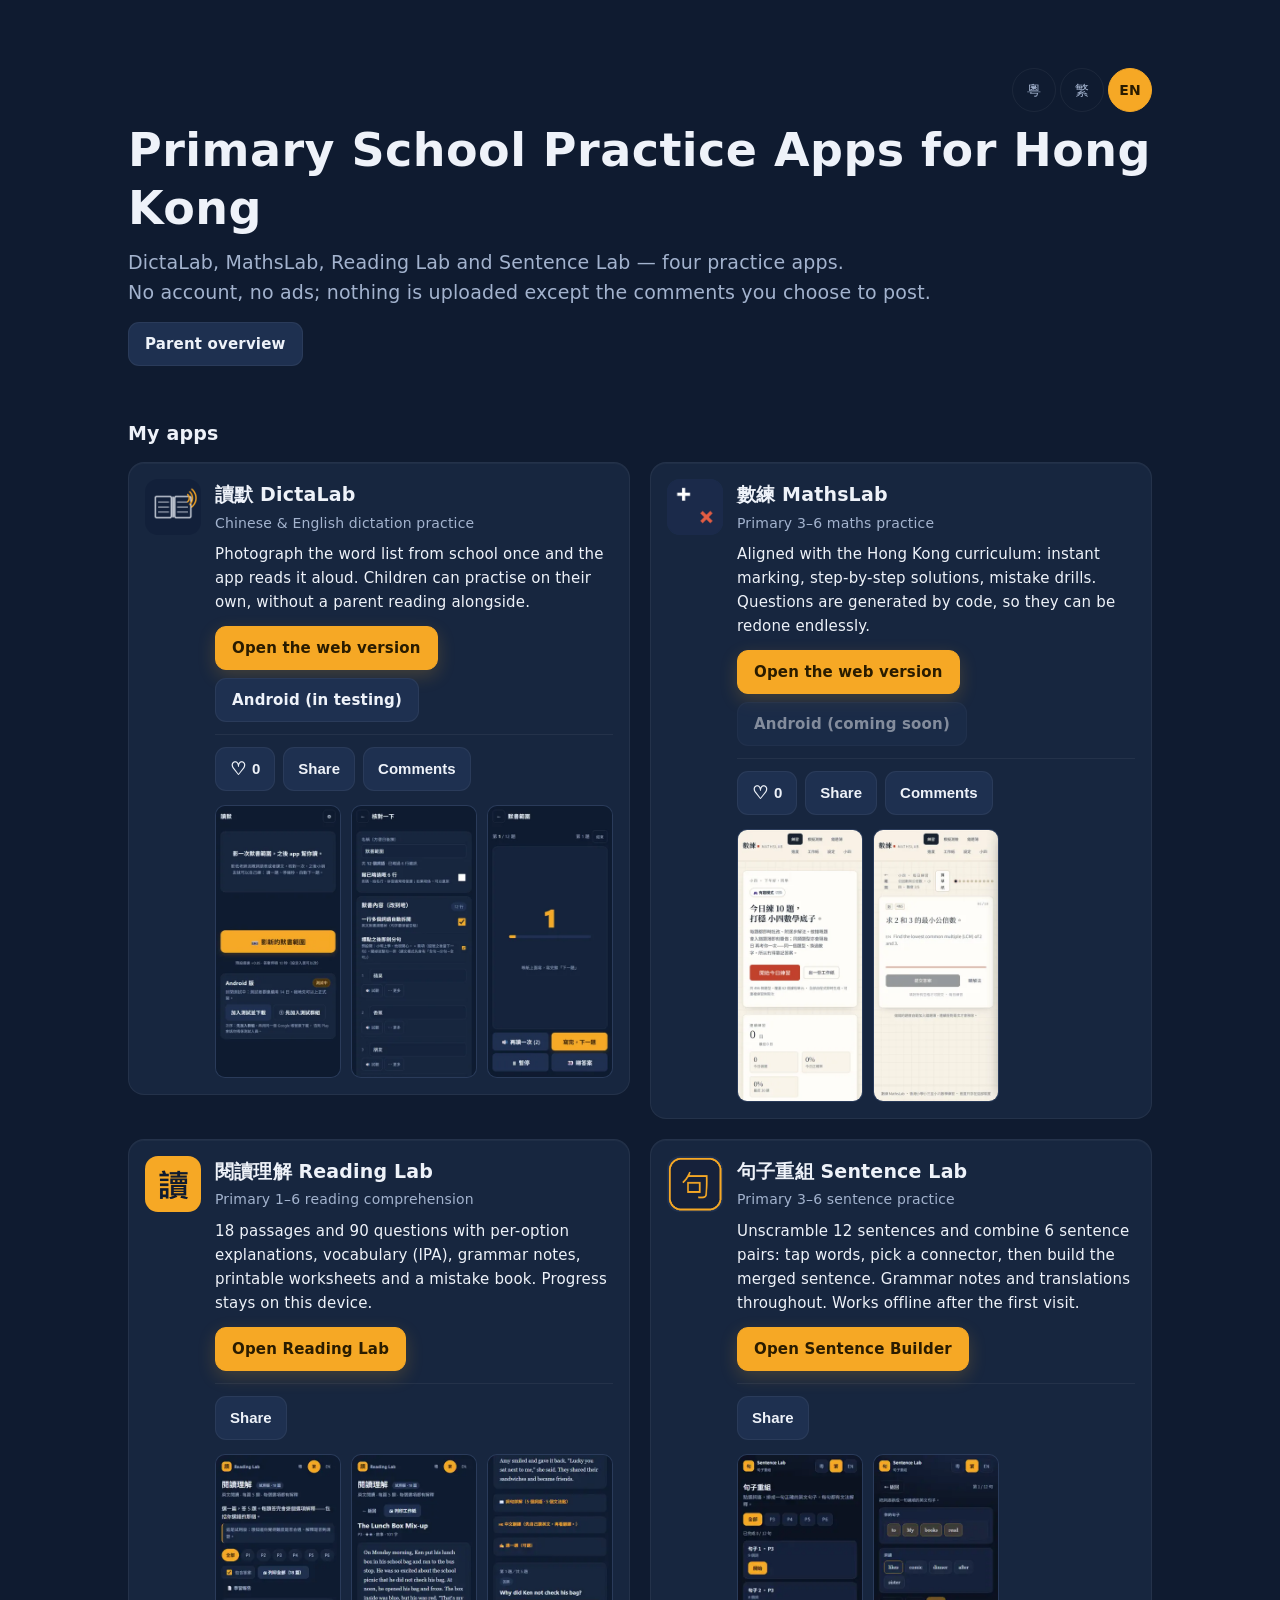
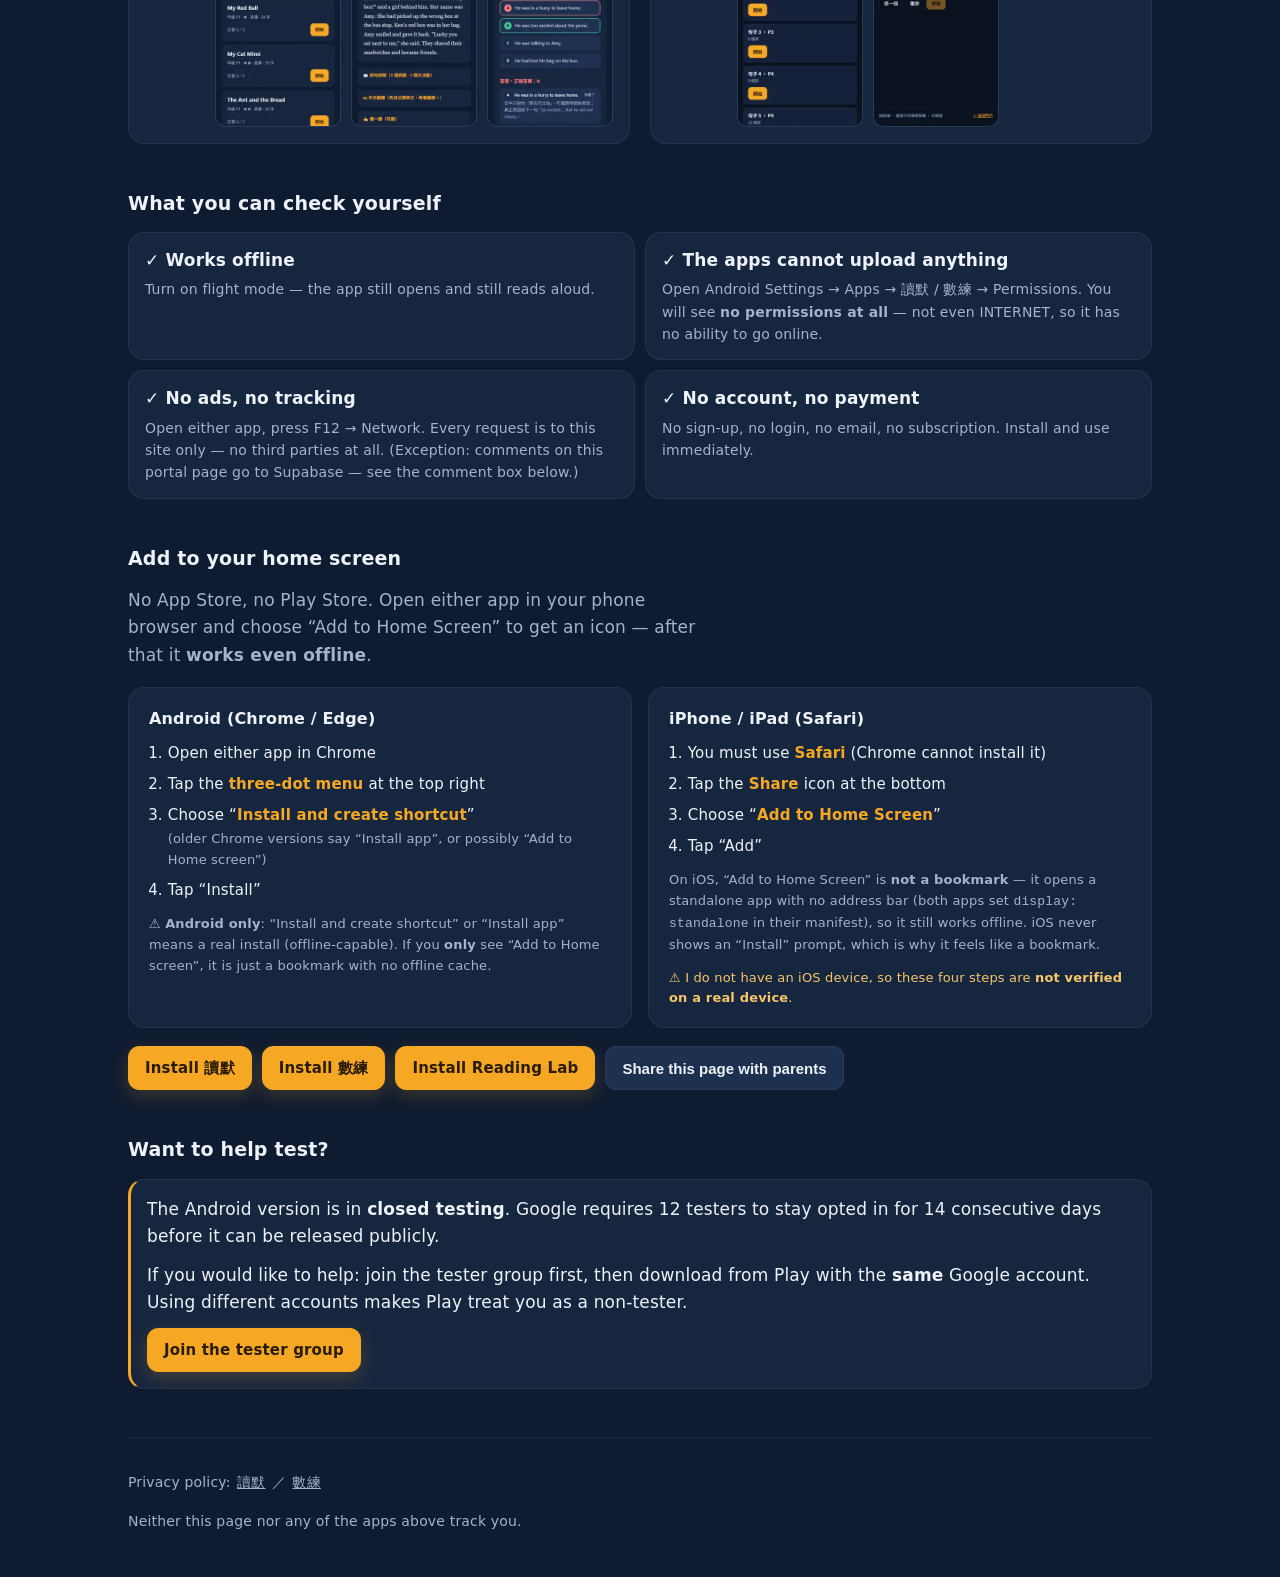
==== index.html @ 89f63093 "Update hub landing page" ====
<!doctype html>
<html lang="zh-Hant-HK" data-lang="zh">
  <head>
    <meta charset="utf-8" />
    <meta name="viewport" content="width=device-width, initial-scale=1" />
    <title>香港小學練習 App — 讀默 · 數練</title>
    <meta
      name="description"
      content="讀默（中英文默書）同數練（小學數學）—— 離線都用得，毋須帳號、沒有廣告、不會上傳你的資料。"
    />
    <link rel="icon" href="icons/dictalab.png" />
    <link rel="apple-touch-icon" href="icons/dictalab.png" />
    <link rel="stylesheet" href="hub.css" />

    <meta property="og:type" content="website" />
    <meta property="og:site_name" content="香港小學練習 App" />
    <meta property="og:title" content="香港小學練習 App — 讀默 · 數練" />
    <meta
      property="og:description"
      content="讀默（中英文默書）同數練（小學數學）—— 離線都用得，毋須帳號、沒有廣告、不會上傳你的資料。"
    />
    <meta property="og:url" content="https://seraphine55555.github.io/" />
    <meta property="og:image" content="https://seraphine55555.github.io/og.png" />
    <meta property="og:image:width" content="1200" />
    <meta property="og:image:height" content="630" />
    <meta property="og:locale" content="zh_HK" />
    <meta name="twitter:card" content="summary_large_image" />

    <!--
      語言：喺首次繪製之前就要決定，否則會見到「閃一下中文再變英文」。
      預設次序：localStorage → 瀏覽器語言（非中文就英文）→ 書面語。

      三語並存（2026-10-17 用戶決定）：
        粵 = 粵語（原本嘅文案，親切）
        繁 = 繁體書面語（正式，適合學校／老師看）
        en = English
      粵語保留係因為香港家長兩種都有人偏好，而代價只是字典多一欄。
    -->
    <script>
      (function () {
        'use strict';
        var ok = { yue: 1, zh: 1, en: 1 };
        var saved = null;
        try {
          saved = localStorage.getItem('hub/lang');
        } catch (e) {
          /* 私密模式可能 throw，唔緊要 */
        }
        var lang = ok[saved] ? saved : null;
        if (!lang) {
          var nav = (navigator.language || '').toLowerCase();
          lang = nav.indexOf('zh') === 0 ? 'zh' : nav ? 'en' : 'zh';
        }
        document.documentElement.setAttribute('data-lang', lang);
        document.documentElement.lang = lang === 'en' ? 'en' : lang === 'yue' ? 'zh-HK' : 'zh-Hant-HK';
      })();
    </script>
  </head>

  <body>
    <noscript>
      <div class="wrap" style="padding: 24px 16px">
        <h1>香港小學練習 App</h1>
        <p>讀默（中英文默書）、數練（小學數學）—— 離線亦可使用，毋須帳號、沒有廣告。</p>
        <p><a href="dictalab/">開啟讀默</a>　／　<a href="mathslab/">開啟數練</a></p>
        <p style="color: #a3b3ce; font-size: 0.875rem">
          你的瀏覽器停用了 JavaScript，所以只顯示基本內容。
        </p>
      </div>
    </noscript>

    <main class="wrap">
      <header class="hero">
        <div class="lang-switch" role="group" aria-label="語言 / Language">
          <button type="button" class="lang-btn" data-lang-btn="yue">粵</button>
          <button type="button" class="lang-btn" data-lang-btn="zh">繁</button>
          <button type="button" class="lang-btn" data-lang-btn="en">EN</button>
        </div>

        <h1 data-i18n="hero.title"></h1>
        <p class="lede">
          <span data-i18n-html="hero.lede1"></span><br />
          <span data-i18n-html="hero.lede2"></span>
        </p>
        <p class="hero-links">
          <a class="btn slim" href="parent/" data-i18n="hero.parent"></a>
        </p>
      </header>

      <h2 data-i18n="apps.h2"></h2>
      <section class="apps">
        <article class="app">
          <img src="icons/dictalab.png" alt="" width="56" height="56" />
          <div class="body">
            <h3>讀默 DictaLab</h3>
            <p class="tag" data-i18n="dl.tag"></p>
            <p class="desc" data-i18n-html="dl.desc"></p>
            <div class="actions">
              <a class="btn primary" href="dictalab/" data-i18n="dl.cta"></a>
              <a class="btn" href="https://groups.google.com/g/dictalab-testers" data-i18n="dl.android"></a>
            </div>
            <!-- 讚好／留言／分享（2026-10-18）。social.js 會按 social.config.js 決定顯示；
                 未配置（預設）⇒ 成塊 hidden，唔會出現壞掣。 -->
            <div class="social" data-app="dictalab" hidden>
              <div class="social-row">
                <button class="btn slim like" type="button" data-like aria-pressed="false">
                  <span class="heart" aria-hidden="true">♡</span>
                  <span class="like-count" data-like-count>0</span>
                  <span class="sr-only" data-i18n="social.like"></span>
                </button>
                <button class="btn slim" type="button" data-share data-i18n="social.share"></button>
                <button
                  class="btn slim"
                  type="button"
                  data-comments-toggle
                  aria-expanded="false"
                  aria-controls="comments-dictalab"
                >
                  <span data-i18n="social.comments"></span>
                  <span class="comment-count" data-comment-count hidden></span>
                </button>
              </div>
              <div class="comments" id="comments-dictalab" data-comments hidden>
                <ul class="comment-list" data-comment-list></ul>
                <p class="tiny muted" data-comments-empty data-i18n="social.empty" hidden></p>
                <form data-comment-form>
                  <label class="sr-only" for="comment-input-dictalab" data-i18n="social.formLabel"></label>
                  <textarea
                    id="comment-input-dictalab"
                    data-comment-input
                    maxlength="300"
                    rows="2"
                    data-i18n-placeholder="social.placeholder"
                    data-i18n-aria="social.formLabel"
                  ></textarea>
                  <div class="social-row">
                    <button class="btn primary" type="submit" data-comment-send data-i18n="social.send"></button>
                    <span class="tiny" role="status" data-comment-status></span>
                  </div>
                </form>
                <p class="tiny muted" data-i18n-html="social.privacy"></p>
              </div>
            </div>
            <!-- 截圖：真瀏覽器影（tools/make-hub-shots.py），280 闊 WebP。
                 loading="lazy" 一定要有，唔係 6 張圖會拖慢首屏。 -->
            <div class="shots">
              <img
                src="shots/dictalab-1-home.webp"
                data-i18n-alt="dl.shot1"
                width="280"
                height="612"
                loading="lazy"
                decoding="async"
              />
              <img
                src="shots/dictalab-2-proofread.webp"
                data-i18n-alt="dl.shot2"
                width="280"
                height="612"
                loading="lazy"
                decoding="async"
              />
              <img
                src="shots/dictalab-4-dictate.webp"
                data-i18n-alt="dl.shot3"
                width="280"
                height="612"
                loading="lazy"
                decoding="async"
              />
            </div>
          </div>
        </article>

        <article class="app">
          <img src="icons/mathslab.png" alt="" width="56" height="56" />
          <div class="body">
            <h3>數練 MathsLab</h3>
            <p class="tag" data-i18n="ml.tag"></p>
            <p class="desc" data-i18n-html="ml.desc"></p>
            <div class="actions">
              <a class="btn primary" href="mathslab/" data-i18n="ml.cta"></a>
              <span class="btn" aria-disabled="true" data-i18n="ml.android"></span>
            </div>
            <div class="social" data-app="mathslab" hidden>
              <div class="social-row">
                <button class="btn slim like" type="button" data-like aria-pressed="false">
                  <span class="heart" aria-hidden="true">♡</span>
                  <span class="like-count" data-like-count>0</span>
                  <span class="sr-only" data-i18n="social.like"></span>
                </button>
                <button class="btn slim" type="button" data-share data-i18n="social.share"></button>
                <button
                  class="btn slim"
                  type="button"
                  data-comments-toggle
                  aria-expanded="false"
                  aria-controls="comments-mathslab"
                >
                  <span data-i18n="social.comments"></span>
                  <span class="comment-count" data-comment-count hidden></span>
                </button>
              </div>
              <div class="comments" id="comments-mathslab" data-comments hidden>
                <ul class="comment-list" data-comment-list></ul>
                <p class="tiny muted" data-comments-empty data-i18n="social.empty" hidden></p>
                <form data-comment-form>
                  <label class="sr-only" for="comment-input-mathslab" data-i18n="social.formLabel"></label>
                  <textarea
                    id="comment-input-mathslab"
                    data-comment-input
                    maxlength="300"
                    rows="2"
                    data-i18n-placeholder="social.placeholder"
                    data-i18n-aria="social.formLabel"
                  ></textarea>
                  <div class="social-row">
                    <button class="btn primary" type="submit" data-comment-send data-i18n="social.send"></button>
                    <span class="tiny" role="status" data-comment-status></span>
                  </div>
                </form>
                <p class="tiny muted" data-i18n-html="social.privacy"></p>
              </div>
            </div>
            <div class="shots">
              <img
                src="shots/mathslab-1-home.webp"
                data-i18n-alt="ml.shot1"
                width="280"
                height="612"
                loading="lazy"
                decoding="async"
              />
              <img
                src="shots/mathslab-2-practice.webp"
                data-i18n-alt="ml.shot2"
                width="280"
                height="612"
                loading="lazy"
                decoding="async"
              />
            </div>
          </div>
        </article>
        <article class="app">
          <img src="icons/reading.png" alt="" width="56" height="56" />
          <div class="body">
            <h3>閱讀理解 Reading Lab</h3>
            <p class="tag" data-i18n="rd.tag"></p>
            <p class="desc" data-i18n-html="rd.desc"></p>
            <div class="actions">
              <a class="btn primary" href="reading/" data-i18n="rd.cta"></a>
            </div>
            <div class="social" data-app="reading" hidden>
              <div class="social-row">
                <button class="btn slim like" type="button" data-like aria-pressed="false" hidden>
                  <span class="heart" aria-hidden="true">♡</span>
                  <span class="like-count" data-like-count>0</span>
                  <span class="sr-only" data-i18n="social.like"></span>
                </button>
                <button class="btn slim" type="button" data-share data-i18n="social.share"></button>
                <button
                  class="btn slim"
                  type="button"
                  data-comments-toggle
                  aria-expanded="false"
                  aria-controls="comments-reading"
                  hidden
                >
                  <span data-i18n="social.comments"></span>
                  <span class="comment-count" data-comment-count hidden></span>
                </button>
              </div>
              <div class="comments" id="comments-reading" data-comments hidden>
                <ul class="comment-list" data-comment-list></ul>
                <p class="tiny muted" data-comments-empty data-i18n="social.empty" hidden></p>
                <form data-comment-form>
                  <label class="sr-only" for="comment-input-reading" data-i18n="social.formLabel"></label>
                  <textarea
                    id="comment-input-reading"
                    data-comment-input
                    maxlength="300"
                    rows="2"
                    data-i18n-placeholder="social.placeholder"
                    data-i18n-aria="social.formLabel"
                  ></textarea>
                  <div class="social-row">
                    <button class="btn primary" type="submit" data-comment-send data-i18n="social.send"></button>
                    <span class="tiny" role="status" data-comment-status></span>
                  </div>
                </form>
                <p class="tiny muted" data-i18n-html="social.privacy"></p>
              </div>
            </div>
            <div class="shots">
              <img
                src="shots/reading-1-home.webp"
                data-i18n-alt="rd.shot1"
                width="280"
                height="612"
                loading="lazy"
                decoding="async"
              />
              <img
                src="shots/reading-2-passage.webp"
                data-i18n-alt="rd.shot2"
                width="280"
                height="612"
                loading="lazy"
                decoding="async"
              />
              <img
                src="shots/reading-3-question.webp"
                data-i18n-alt="rd.shot3"
                width="280"
                height="612"
                loading="lazy"
                decoding="async"
              />
            </div>
          </div>
        </article>

        <article class="app">
          <img src="icons/sentence.png" alt="" width="56" height="56" />
          <div class="body">
            <h3>句子重組 Sentence Lab</h3>
            <p class="tag" data-i18n="sg.tag"></p>
            <p class="desc" data-i18n-html="sg.desc"></p>
            <div class="actions">
              <a class="btn primary" href="sentence/" data-i18n="sg.cta"></a>
            </div>
            <div class="social" data-app="sentence" hidden>
              <div class="social-row">
                <button class="btn slim like" type="button" data-like aria-pressed="false" hidden>
                  <span class="heart" aria-hidden="true">♡</span>
                  <span class="like-count" data-like-count>0</span>
                  <span class="sr-only" data-i18n="social.like"></span>
                </button>
                <button class="btn slim" type="button" data-share data-i18n="social.share"></button>
                <button
                  class="btn slim"
                  type="button"
                  data-comments-toggle
                  aria-expanded="false"
                  aria-controls="comments-sentence"
                  hidden
                >
                  <span data-i18n="social.comments"></span>
                  <span class="comment-count" data-comment-count hidden></span>
                </button>
              </div>
              <div class="comments" id="comments-sentence" data-comments hidden>
                <ul class="comment-list" data-comment-list></ul>
                <p class="tiny muted" data-comments-empty data-i18n="social.empty" hidden></p>
                <form data-comment-form>
                  <label class="sr-only" for="comment-input-sentence" data-i18n="social.formLabel"></label>
                  <textarea
                    id="comment-input-sentence"
                    data-comment-input
                    maxlength="300"
                    rows="2"
                    data-i18n-placeholder="social.placeholder"
                    data-i18n-aria="social.formLabel"
                  ></textarea>
                  <div class="social-row">
                    <button class="btn primary" type="submit" data-comment-send data-i18n="social.send"></button>
                    <span class="tiny" role="status" data-comment-status></span>
                  </div>
                </form>
                <p class="tiny muted" data-i18n-html="social.privacy"></p>
              </div>
            </div>
            <div class="shots">
              <img
                src="shots/sentence-1-home.webp"
                data-i18n-alt="sg.shot1"
                width="280"
                height="612"
                loading="lazy"
                decoding="async"
              />
              <img
                src="shots/sentence-2-play.webp"
                data-i18n-alt="sg.shot2"
                width="280"
                height="612"
                loading="lazy"
                decoding="async"
              />
            </div>
          </div>
        </article>
      </section>

      <h2 data-i18n="claims.h2"></h2>
      <ul class="claims">
        <li>
          <span class="claim"><span class="tick">✓</span> <span data-i18n="claims.1.claim"></span></span>
          <span class="check" data-i18n-html="claims.1.check"></span>
        </li>
        <li>
          <span class="claim"><span class="tick">✓</span> <span data-i18n="claims.2.claim"></span></span>
          <span class="check" data-i18n-html="claims.2.check"></span>
        </li>
        <li>
          <span class="claim"><span class="tick">✓</span> <span data-i18n="claims.3.claim"></span></span>
          <span class="check" data-i18n-html="claims.3.check"></span>
        </li>
        <li>
          <span class="claim"><span class="tick">✓</span> <span data-i18n="claims.4.claim"></span></span>
          <span class="check" data-i18n-html="claims.4.check"></span>
        </li>
      </ul>

      <h2 data-i18n="install.h2"></h2>
      <!--
        為何要呢一節（2026-10-17）：
        用戶唔搞 Google Play，所以 PWA 就係唯一發行渠道。但家長打開呢頁只見到
        一個網頁，唔知可以「安裝」，更加唔知裝完之後**離線都用得** —— 而離線
        正正係最大賣點。冇人教，就等於冇呢個功能。

        已安裝（display-mode: standalone）時，由下面 script 把 data-installed 設成 1，
        CSS 會收埋步驟、改為顯示「你已經裝咗」。
      -->
      <section class="install" id="install" data-installed="0">
        <p class="install-lede" data-i18n-html="install.lede"></p>

        <div class="install-grid">
          <div class="install-card">
            <h3 data-i18n="install.android.h3"></h3>
            <ol class="install-steps">
              <li data-i18n-html="install.android.s1"></li>
              <li data-i18n-html="install.android.s2"></li>
              <li data-i18n-html="install.android.s3"></li>
              <li data-i18n-html="install.android.s4"></li>
            </ol>
            <p class="install-note" data-i18n-html="install.android.note"></p>
          </div>

          <div class="install-card">
            <h3 data-i18n="install.ios.h3"></h3>
            <ol class="install-steps">
              <li data-i18n-html="install.ios.s1"></li>
              <li data-i18n-html="install.ios.s2"></li>
              <li data-i18n-html="install.ios.s3"></li>
              <li data-i18n-html="install.ios.s4"></li>
            </ol>
            <p class="install-note" data-i18n-html="install.ios.note"></p>
            <p class="install-note install-note--unverified" data-i18n-html="install.ios.unverified"></p>
          </div>
        </div>

        <div class="install-actions">
          <a class="btn primary" href="dictalab/" data-i18n="install.cta.dictalab"></a>
          <a class="btn primary" href="mathslab/" data-i18n="install.cta.mathslab"></a>
          <a class="btn primary" href="reading/" data-i18n="install.cta.reading"></a>
          <button class="btn" id="share-hub" type="button" data-i18n="install.share"></button>
        </div>

        <p class="install-done" hidden data-i18n-html="install.done"></p>
      </section>

      <h2 data-i18n="recruit.h2"></h2>
      <div class="recruit">
        <p data-i18n-html="recruit.p1"></p>
        <p data-i18n-html="recruit.p2"></p>
        <div class="actions">
          <a class="btn primary" href="https://groups.google.com/g/dictalab-testers" data-i18n="recruit.cta"></a>
        </div>
      </div>

      <footer>
        <p>
          <span data-i18n="footer.privacy"></span
          ><a href="https://seraphine55555.github.io/dictalab-privacy/" data-i18n="footer.dl"></a> ／
          <a href="privacy/mathslab/" data-i18n="footer.ml"></a>
        </p>
        <p data-i18n-html="footer.tracking"></p>
      </footer>
    </main>

    <!-- 讚好／留言：Supabase 公開 anon key（RLS 保護）放喺 social.config.js。
         留空 = 功能關閉（social 區塊 hidden）。設定步驟：docs/social-setup.md -->
    <script src="social.config.js"></script>
    <script src="social.js"></script>

    <script>
      (function () {
        'use strict';

        /* ------------------------------------------------------------------ *
         * 字典：每個 key 有 [粵語, 書面語, English]
         *
         * 為何三語：香港家長兩種中文都有人偏好 —— 粵語親切，書面語正式
         * （適合學校／老師看）。代價只是字典多一欄。
         *
         * ⚠️ 新增字串一定要三欄齊，否則切換語言會漏字。
         *    有守衛（web-check）會逐個 key 對三語。
         * ------------------------------------------------------------------ */
        var DICT = {
          'hero.title': [
            '香港小學練習 App',
            '香港小學練習 App',
            'Primary School Practice Apps for Hong Kong',
          ],
          'hero.lede1': [
            '讀默、數練、閱讀理解、句子重組 —— 四個練習 app。',
            '讀默、數練、閱讀理解、句子重組 —— 四個練習應用程式。',
            'DictaLab, MathsLab, Reading Lab and Sentence Lab — four practice apps.',
          ],
          'hero.parent': ['家長總覽', '家長總覽', 'Parent overview'],
          'hero.lede2': [
            '冇帳號、冇廣告；除咗你自願寫嘅留言，唔會上傳任何資料。',
            '毋須帳號、沒有廣告；除了你自願留下的留言，不會上傳任何資料。',
            'No account, no ads; nothing is uploaded except the comments you choose to post.',
          ],

          'apps.h2': ['我嘅 app', '我的應用程式', 'My apps'],

          /* ---- 讚好／留言（2026-10-18）：只喺門戶頁，資料存 Supabase ---- */
          'social.like': ['讚好', '讚好', 'Like'],
          'social.liked': ['已讚好', '已讚好', 'Liked'],
          'social.share': ['分享', '分享', 'Share'],
          'social.comments': ['留言', '留言', 'Comments'],
          'social.empty': [
            '仲未有留言，可以寫第一句。',
            '暫無留言，歡迎寫下第一句。',
            'No comments yet — be the first.',
          ],
          'social.placeholder': [
            '寫低你嘅想法（最多 300 字，唔使登入）',
            '寫下你的想法（最多 300 字，毋須登入）',
            'Share your thoughts (up to 300 characters, no login needed)',
          ],
          'social.formLabel': ['留言內容', '留言內容', 'Comment'],
          'social.send': ['送出', '送出', 'Send'],
          'social.privacy': [
            '留言會<b>匿名</b>傳去 Supabase，其他人看到；唔需要帳號。呢個係門戶網站，兩個 app 本身仍然完全離線。',
            '留言會<b>匿名</b>傳送至 Supabase，其他人可見；毋須帳號。此為門戶網站，兩個應用程式本身仍然完全離線。',
            'Comments are posted <b>anonymously</b> to Supabase and visible to others; no account needed. This is the portal site — the two apps themselves stay fully offline.',
          ],
          'social.anonymous': ['匿名', '匿名', 'Anonymous'],
          'social.loading': ['載入中…', '載入中…', 'Loading…'],
          'social.sent': ['已送出，多謝！', '已送出，謝謝！', 'Sent — thank you!'],
          'social.fail': [
            '送唔出，請遲啲再試。',
            '送出失敗，請稍後再試。',
            'Could not send — please try again later.',
          ],
          'social.likeFail': ['讚好失敗，請遲啲再試。', '讚好失敗，請稍後再試。', 'Could not like — please try again later.'],
          'social.shareCopied': ['已複製連結', '已複製連結', 'Link copied'],
          'social.shareFail': ['分享唔到', '分享失敗', 'Could not share'],
          'social.disabled': ['留言功能未啟用', '留言功能未啟用', 'Comments are not enabled yet'],
          'social.likeAria': ['讚好（{n} 個）', '讚好（{n} 個）', 'Like ({n})'],

          'dl.tag': ['中文 · 英文默書練習', '中文 · 英文默書練習', 'Chinese & English dictation practice'],
          'dl.desc': [
            '影一次老師派嘅詞語表，app 幫你讀。小朋友可以自己練，唔使家長一直陪住讀。',
            '拍攝一次老師派發的詞語表，應用程式會代為朗讀。小朋友可自行練習，毋須家長一直陪伴朗讀。',
            'Photograph the word list from school once and the app reads it aloud. Children can practise on their own, without a parent reading alongside.',
          ],
          'dl.cta': ['直接開網頁版', '直接開啟網頁版', 'Open the web version'],
          'dl.android': ['Android 版（測試中）', 'Android 版本（測試中）', 'Android (in testing)'],
          'dl.shot1': [
            '讀默主頁：列出默書範圍，一撳就開始',
            '讀默主頁：列出默書範圍，一點即開始',
            '讀默 home screen: your dictation lists, one tap to start',
          ],
          'dl.shot2': [
            '核對頁：OCR 認出嘅詞語，自動略過頁碼同姓名行',
            '核對頁：OCR 辨識出的詞語，自動略過頁碼與姓名行',
            'Proofread screen: recognised words, with page numbers and name lines skipped automatically',
          ],
          'dl.shot3': [
            '默書畫面：逐題朗讀，有倒數同進度',
            '默書畫面：逐題朗讀，有倒數與進度',
            'Dictation screen: word-by-word reading with countdown and progress',
          ],

          'ml.tag': [
            '小學 3–6 年級數學練習',
            '小學 3–6 年級數學練習',
            'Primary 3–6 maths practice',
          ],
          'ml.desc': [
            '跟香港課程編排：即時批改、逐步解法、錯題重練。題目由程式生成，可以無限重做。',
            '依據香港課程編排：即時批改、逐步解法、錯題重練。題目由程式生成，可無限次重做。',
            'Aligned with the Hong Kong curriculum: instant marking, step-by-step solutions, mistake drills. Questions are generated by code, so they can be redone endlessly.',
          ],
          'ml.cta': ['直接開網頁版', '直接開啟網頁版', 'Open the web version'],
          'ml.android': ['Android 版未上架', 'Android 版本尚未上架', 'Android (coming soon)'],
          'ml.shot1': [
            '數練主頁：每日練習、進度同錯誤率',
            '數練主頁：每日練習、進度與錯誤率',
            '數練 home screen: daily practice, progress and error rate',
          ],
          'ml.shot2': [
            '數練練習畫面：數學題、圖示同四個選項',
            '數練練習畫面：數學題、圖示與四個選項',
            '數練 practice screen: a maths question, a diagram and four options',
          ],
          'rd.tag': [
            '小學 1–6 年級閱讀理解',
            '小學 1–6 年級閱讀理解',
            'Primary 1–6 reading comprehension',
          ],
          'rd.desc': [
            '18 篇短文、90 題，每題逐個選項解釋；有生字（IPA）、文法點、工作紙同錯題本列印。進度同錯題只存喺呢部機。',
            '18 篇短文、90 題，每題逐個選項解釋；有生字（IPA）、文法點、工作紙與錯題本列印。進度與錯題只存在這台裝置。',
            '18 passages and 90 questions with per-option explanations, vocabulary (IPA), grammar notes, printable worksheets and a mistake book. Progress stays on this device.',
          ],
          'rd.cta': ['開啟閱讀理解', '開啟閱讀理解', 'Open Reading Lab'],
          'rd.shot1': [
            '閱讀理解主頁：年級篩選同 18 篇短文',
            '閱讀理解主頁：年級篩選與 18 篇短文',
            'Reading Lab home: grade filter and 18 passages',
          ],
          'rd.shot2': [
            '閱讀理解文章頁：短文、詞句詳解同中文翻譯',
            '閱讀理解文章頁：短文、詞句詳解與中文翻譯',
            'Reading Lab passage page: the text, vocabulary notes and Chinese translation',
          ],
          'rd.shot3': [
            '閱讀理解答題頁：題目、四個選項同答錯後嘅解釋',
            '閱讀理解答題頁：題目、四個選項與答錯後的解釋',
            'Reading Lab question page: the question, four options and the explanation after a wrong answer',
          ],
          'sg.tag': [
            '小學 3–6 年級英文句子練習',
            '小學 3–6 年級英文句子練習',
            'Primary 3–6 sentence practice',
          ],
          'sg.desc': [
            '重組句子（12 句）＋合併句子（6 題）：點詞語排句、揀連接詞再合併；每題有文法提示同全句翻譯。首次載入後可離線使用。',
            '重組句子（12 句）＋合併句子（6 題）：點詞語排句、選連接詞再合併；每題有文法提示與全句翻譯。首次載入後可離線使用。',
            'Unscramble 12 sentences and combine 6 sentence pairs: tap words, pick a connector, then build the merged sentence. Grammar notes and translations throughout. Works offline after the first visit.',
          ],
          'sg.cta': ['開啟句子重組', '開啟句子重組', 'Open Sentence Builder'],
          'sg.shot1': [
            '句子重組主頁：年級篩選同 12 句',
            '句子重組主頁：年級篩選與 12 句',
            'Sentence Lab home: grade filter and 12 sentences',
          ],
          'sg.shot2': [
            '句子重組作答畫面：點選詞語排句',
            '句子重組作答畫面：點選詞語排句',
            'Sentence Lab practice screen: tapping words to build a sentence',
          ],

          'claims.h2': ['你可以自己驗證嘅事', '你可以自行驗證的事', 'What you can check yourself'],
          'claims.1.claim': ['離線都用得', '離線亦可使用', 'Works offline'],
          'claims.1.check': [
            '開飛行模式，app 照樣開得到、照樣讀得到。',
            '開啟飛行模式，應用程式仍可開啟、仍可朗讀。',
            'Turn on flight mode — the app still opens and still reads aloud.',
          ],
          'claims.2.claim': [
            '兩個 app 都冇能力上傳任何嘢',
            '兩個應用程式都沒有上傳任何資料的能力',
            'The apps cannot upload anything',
          ],
          'claims.2.check': [
            '去 Android「設定 → 應用程式 → 讀默 / 數練 → 權限」，你會見到<b>冇任何權限</b> —— 連 INTERNET 都冇申請，即係佢根本冇能力上網。',
            '前往 Android「設定 → 應用程式 → 讀默 / 數練 → 權限」，你會見到<b>沒有任何權限</b> —— 連 INTERNET 也沒有申請，即代表它根本沒有上網能力。',
            'Open Android Settings → Apps → 讀默 / 數練 → Permissions. You will see <b>no permissions at all</b> — not even INTERNET, so it has no ability to go online.',
          ],
          'claims.3.claim': ['冇廣告、冇追蹤', '沒有廣告、沒有追蹤', 'No ads, no tracking'],
          'claims.3.check': [
            '開任何一個 app，按 F12 → Network，全程只有本站請求，冇任何第三方。（門戶頁嘅留言功能除外：留言會傳去 Supabase，見下方留言區。）',
            '開啟任何一個應用程式，按 F12 → Network，全程只有本站請求，沒有任何第三方。（門戶頁的留言功能除外：留言會傳送至 Supabase，見下方留言區。）',
            'Open either app, press F12 → Network. Every request is to this site only — no third parties at all. (Exception: comments on this portal page go to Supabase — see the comment box below.)',
          ],
          'claims.4.claim': ['唔使帳號、唔使畀錢', '毋須帳號、毋須付費', 'No account, no payment'],
          'claims.4.check': [
            '冇註冊、冇登入、冇電郵、冇訂閱。裝完即刻用。',
            '沒有註冊、沒有登入、沒有電郵、沒有訂閱。安裝後即可使用。',
            'No sign-up, no login, no email, no subscription. Install and use immediately.',
          ],

          'install.h2': ['裝落手機主畫面', '安裝至手機主畫面', 'Add to your home screen'],
          'install.lede': [
            '唔使 App Store、唔使 Play Store。喺手機瀏覽器打開下面任何一個 app，再「加入主畫面」，就會有個 icon；之後<b>斷網都用得</b>。',
            '毋須 App Store、毋須 Play Store。在手機瀏覽器開啟下方任何一個應用程式，再選擇「加入主畫面」，便會產生圖示；之後<b>斷網亦可使用</b>。',
            'No App Store, no Play Store. Open either app in your phone browser and choose “Add to Home Screen” to get an icon — after that it <b>works even offline</b>.',
          ],
          'install.android.h3': ['Android（Chrome / Edge）', 'Android（Chrome / Edge）', 'Android (Chrome / Edge)'],
          'install.android.s1': [
            '用 Chrome 打開下面其中一個 app',
            '使用 Chrome 開啟下方任何一個應用程式',
            'Open either app in Chrome',
          ],
          'install.android.s2': ['撳右上角嘅<b>三點選單</b>', '點選右上角的<b>三點選單</b>', 'Tap the <b>three-dot menu</b> at the top right'],
          'install.android.s3': [
            '揀「<b>安裝並建立捷徑</b>」<span class="install-alt">（舊版 Chrome 叫「安裝應用程式」，亦可能寫「加到主畫面」）</span>',
            '選擇「<b>安裝並建立捷徑</b>」<span class="install-alt">（舊版 Chrome 稱為「安裝應用程式」，亦可能顯示「加到主畫面」）</span>',
            'Choose “<b>Install and create shortcut</b>”<span class="install-alt"> (older Chrome versions say “Install app”, or possibly “Add to Home screen”)</span>',
          ],
          'install.android.s4': ['撳「安裝」', '點選「安裝」', 'Tap “Install”'],
          'install.android.note': [
            '⚠️ <b>只限 Android</b>：見到「安裝並建立捷徑」或「安裝應用程式」＝真安裝（可離線）；如果<b>只</b>見到「加到主畫面」，咁就係書籤，冇離線快取。',
            '⚠️ <b>只限 Android</b>：見到「安裝並建立捷徑」或「安裝應用程式」即代表真正安裝（可離線）；如果<b>只</b>見到「加到主畫面」，那便只是書籤，沒有離線快取。',
            '⚠️ <b>Android only</b>: “Install and create shortcut” or “Install app” means a real install (offline-capable). If you <b>only</b> see “Add to Home screen”, it is just a bookmark with no offline cache.',
          ],
          'install.ios.h3': ['iPhone / iPad（Safari）', 'iPhone / iPad（Safari）', 'iPhone / iPad (Safari)'],
          'install.ios.s1': [
            '一定要用 <b>Safari</b>（Chrome 開唔到安裝）',
            '必須使用 <b>Safari</b>（Chrome 無法進行安裝）',
            'You must use <b>Safari</b> (Chrome cannot install it)',
          ],
          'install.ios.s2': ['撳底部<b>分享</b>圖示', '點選底部的<b>分享</b>圖示', 'Tap the <b>Share</b> icon at the bottom'],
          'install.ios.s3': ['揀「<b>加入主畫面</b>」', '選擇「<b>加入主畫面</b>」', 'Choose “<b>Add to Home Screen</b>”'],
          'install.ios.s4': ['撳「新增」', '點選「新增」', 'Tap “Add”'],
          'install.ios.note': [
            'iOS 嘅「加入主畫面」<b>唔係書籤</b> —— 佢會開一個冇網址欄嘅獨立 app（兩個 app 嘅 manifest 都設定了 <code>display: standalone</code>），所以照樣離線用得。iOS 唔會彈「安裝」提示，所以感覺上好似書籤。',
            'iOS 的「加入主畫面」<b>並非書籤</b> —— 它會開啟一個沒有網址欄的獨立應用程式（兩個應用程式的 manifest 都設定了 <code>display: standalone</code>），因此同樣可以離線使用。iOS 不會彈出「安裝」提示，所以感覺上像書籤。',
            'On iOS, “Add to Home Screen” is <b>not a bookmark</b> — it opens a standalone app with no address bar (both apps set <code>display: standalone</code> in their manifest), so it still works offline. iOS never shows an “Install” prompt, which is why it feels like a bookmark.',
          ],
          'install.ios.unverified': [
            '⚠️ 我冇 iOS 裝置，呢四個步驟<b>未經真機驗證</b>。',
            '⚠️ 本人沒有 iOS 裝置，這四個步驟<b>未經真機驗證</b>。',
            '⚠️ I do not have an iOS device, so these four steps are <b>not verified on a real device</b>.',
          ],
          'install.cta.dictalab': ['裝 讀默', '安裝 讀默', 'Install 讀默'],
          'install.cta.mathslab': ['裝 數練', '安裝 數練', 'Install 數練'],
          'install.cta.reading': ['裝 閱讀理解', '安裝 閱讀理解', 'Install Reading Lab'],
          'install.share': ['分享呢一頁給家長', '分享此頁給家長', 'Share this page with parents'],
          'install.done': [
            '✅ 你已經裝咗 —— 而家用緊主畫面 icon 開呢一頁。',
            '✅ 你已經安裝 —— 現時正透過主畫面圖示開啟此頁。',
            '✅ Already installed — you are opening this page from the home screen icon.',
          ],

          'recruit.h2': ['想幫手測試？', '想協助測試？', 'Want to help test?'],
          'recruit.p1': [
            'Android 版而家喺<b>封閉測試</b>階段。Google 要求我搵到 12 位測試者連續用 14 日，先可以正式上架。',
            'Android 版本現時處於<b>封閉測試</b>階段。Google 要求找到 12 位測試者連續使用 14 日，才可正式上架。',
            'The Android version is in <b>closed testing</b>. Google requires 12 testers to stay opted in for 14 consecutive days before it can be released publicly.',
          ],
          'recruit.p2': [
            '如果你願意幫手：先加入測試群組，再用<b>同一個</b> Google 帳號去 Play 下載 —— 兩個步驟唔可以用唔同帳號，否則 Play 會當你唔係測試人員。',
            '如你願意協助：請先加入測試群組，再以<b>同一個</b> Google 帳號於 Play 下載 —— 兩個步驟不可使用不同帳號，否則 Play 會視你為非測試人員。',
            'If you would like to help: join the tester group first, then download from Play with the <b>same</b> Google account. Using different accounts makes Play treat you as a non-tester.',
          ],
          'recruit.cta': ['加入測試群組', '加入測試群組', 'Join the tester group'],

          'footer.privacy': ['私隱政策：', '私隱政策：', 'Privacy policy: '],
          'footer.dl': ['讀默', '讀默', '讀默'],
          'footer.ml': ['數練', '數練', '數練'],
          'footer.tracking': [
            '呢一頁同上面所有 app 都唔會追蹤你。',
            '此頁與上方所有應用程式都不會追蹤你。',
            'Neither this page nor any of the apps above track you.',
          ],
        };

        var LANGS = ['yue', 'zh', 'en'];
        var COPY = {
          copied: ['已複製連結 ✓　貼去 WhatsApp 就得', '已複製連結 ✓　可貼到 WhatsApp', 'Link copied ✓ — paste it into WhatsApp'],
          copyFail: ['複製失敗，請長按網址', '複製失敗，請長按網址', 'Copy failed — please long-press the address'],
        };

        function pick(key, lang) {
          var v = DICT[key];
          if (!v) return null;
          var i = LANGS.indexOf(lang);
          return v[i < 0 ? 1 : i];
        }

        function applyLang(lang) {
          if (LANGS.indexOf(lang) < 0) lang = 'zh';
          document.documentElement.setAttribute('data-lang', lang);
          document.documentElement.lang = lang === 'en' ? 'en' : lang === 'yue' ? 'zh-HK' : 'zh-Hant-HK';

          var nodes = document.querySelectorAll(
            '[data-i18n], [data-i18n-html], [data-i18n-alt], [data-i18n-placeholder], [data-i18n-aria]'
          );
          for (var i = 0; i < nodes.length; i++) {
            var el = nodes[i];
            var kText = el.getAttribute('data-i18n');
            var kHtml = el.getAttribute('data-i18n-html');
            var kAlt = el.getAttribute('data-i18n-alt');
            /* 2026-10-18：留言輸入框需要 placeholder／aria-label 都跟語言 */
            var kPh = el.getAttribute('data-i18n-placeholder');
            var kAria = el.getAttribute('data-i18n-aria');
            if (kText) {
              var t = pick(kText, lang);
              if (t !== null) el.textContent = t;
            }
            if (kHtml) {
              var h = pick(kHtml, lang);
              /* 只插入本地字典嘅值（唔涉任何用戶輸入），所以 innerHTML 安全 */
              if (h !== null) el.innerHTML = h;
            }
            if (kAlt) {
              var a = pick(kAlt, lang);
              if (a !== null) el.setAttribute('alt', a);
            }
            if (kPh) {
              var ph = pick(kPh, lang);
              if (ph !== null) el.setAttribute('placeholder', ph);
            }
            if (kAria) {
              var aria = pick(kAria, lang);
              if (aria !== null) el.setAttribute('aria-label', aria);
            }
          }

          var btns = document.querySelectorAll('[data-lang-btn]');
          for (var j = 0; j < btns.length; j++) {
            btns[j].setAttribute('aria-pressed', btns[j].getAttribute('data-lang-btn') === lang ? 'true' : 'false');
          }

          try {
            localStorage.setItem('hub/lang', lang);
          } catch (e) {
            /* 私密模式：語言選擇唔會記住，唔緊要 */
          }

          /* 2026-10-18：留言／讚好由 social.js 負責，佢需要知道語言轉咗
             （日期格式、「匿名」等由 JS 砌出嚟，唔係 data-i18n 節點）。 */
          try {
            document.dispatchEvent(new CustomEvent('hub-lang', { detail: { lang: lang } }));
          } catch (e) {
            /* 舊瀏覽器冇 CustomEvent 都唔影響其他功能 */
          }
        }

        var current = document.documentElement.getAttribute('data-lang') || 'zh';
        applyLang(current);

        var switcher = document.querySelector('.lang-switch');
        if (switcher) {
          switcher.addEventListener('click', function (ev) {
            var btn = ev.target.closest('[data-lang-btn]');
            if (!btn) return;
            applyLang(btn.getAttribute('data-lang-btn'));
          });
        }

        /* ---- 已安裝偵測（主畫面 icon 開）---- */
        var section = document.getElementById('install');
        if (section) {
          var standalone =
            (window.matchMedia && window.matchMedia('(display-mode: standalone)').matches) ||
            (window.matchMedia && window.matchMedia('(display-mode: fullscreen)').matches) ||
            window.navigator.standalone === true;
          section.setAttribute('data-installed', standalone ? '1' : '0');
          if (standalone) {
            var done = section.querySelector('.install-done');
            if (done) done.hidden = false;
          }
        }

        /* ---- 分享鍵 ---- */
        var btn = document.getElementById('share-hub');
        if (btn) {
          var LABEL = btn.textContent;
          var HUB_URL = 'https://seraphine55555.github.io/';

          var flash = function (pair) {
            /* COPY 同 DICT 係兩個字典，所以唔可以用 pick()（佢只搵 DICT）——
               用錯就會 set 到 null，按鈕變空白。2026-10-17 守衛捉到。 */
            var lang = document.documentElement.getAttribute('data-lang') || 'zh';
            var idx = LANGS.indexOf(lang);
            btn.textContent = COPY[pair][idx < 0 ? 1 : idx];
            window.setTimeout(function () {
              btn.textContent = pick('install.share', lang);
            }, 2200);
          };

          btn.addEventListener('click', function () {
            var data = {
              title: '香港小學練習 App',
              text: '讀默、數練 —— 離線都用得，毋須帳號、沒有廣告；除咗自願留言，不會上傳任何資料。',
              url: HUB_URL,
            };

            if (navigator.share) {
              navigator.share(data).catch(function () {
                /* 用戶取消分享：唔算錯，唔好彈任何嘢 */
              });
              return;
            }

            if (navigator.clipboard && navigator.clipboard.writeText) {
              navigator.clipboard.writeText(HUB_URL).then(
                function () {
                  flash('copied');
                },
                function () {
                  flash('copyFail');
                }
              );
              return;
            }

            flash('copyFail');
          });

          /* 切換語言時，分享鍵標籤由 applyLang 更新，所以呢個變數只為 setTimeout 用 */
          void LABEL;
        }

        /* 2026-10-18：social.js（讚好／留言）需要翻譯同語言資訊，
           DICT 喺呢個 IIFE 內，所以要開一個細 API 出去。 */
        window.HUB_I18N = {
          locales: { yue: 'zh-HK', zh: 'zh-Hant-HK', en: 'en-GB' },
          lang: function () {
            return document.documentElement.getAttribute('data-lang') || 'zh';
          },
          t: function (key, vars) {
            var s = pick(key, document.documentElement.getAttribute('data-lang') || 'zh');
            if (s === null || s === undefined) return key;
            if (vars) {
              Object.keys(vars).forEach(function (k) {
                s = s.split('{' + k + '}').join(String(vars[k]));
              });
            }
            return s;
          },
        };
      })();
    </script>
  </body>
</html>
---- hub.css ----
/*
 * 門戶樣式 —— 同 app 用同一套設計 token，令用戶覺得係一個家族。
 *
 * ## 為何唔用 build step
 *
 * 呢頁一年改幾次，唔值得引入 Vite / npm。冇 build 就冇「dist 過期」、
 * 冇 supply-chain、冇 lockfile —— 改完直接推。
 *
 * ## 為何 token 係手抄（唔係 import）
 *
 * 跨專案共用 CSS 要 monorepo 或者 CDN，兩個都係大改動。手抄一份、並喺
 * app 同門戶兩邊都落「對比度」守衛，出錯會即刻紅。將來 app 多過三個再考慮抽。
 *
 * ⚠️ 唔可以載入 web font／CDN／任何第三方資源：門戶要同 app 一樣「零上傳」，
 *    而 verify-hub.py 會用真瀏覽器斷言**零第三方請求**（同 dictalab 冒煙一樣）。
 */
:root {
  --bg: #0f1b30;
  --card: #17263f;
  --card-soft: #1e3050;
  --hairline: rgba(255, 255, 255, 0.055);
  --text: #eef2f9;
  --muted: #a3b3ce;
  --accent: #f6a825;
  --accent-ink: #2a1c00;
  --ok: #45c99b;
  --radius: 16px;
  --font: system-ui, -apple-system, 'Segoe UI', 'Noto Sans HK', 'PingFang HK',
    'Microsoft JhengHei', 'Microsoft YaHei', sans-serif;
}

* {
  box-sizing: border-box;
}

body {
  margin: 0;
  background: var(--bg);
  color: var(--text);
  font-family: var(--font);
  font-size: 17px;
  line-height: 1.6;
  letter-spacing: 0.01em;
  -webkit-text-size-adjust: 100%;
}

:focus-visible {
  outline: 2px solid var(--accent);
  outline-offset: 3px;
  border-radius: 6px;
}

@media (prefers-reduced-motion: reduce) {
  * {
    transition-duration: 0.01ms !important;
  }
}

.wrap {
  max-width: 720px;
  margin: 0 auto;
  padding: 0 20px;
}

/* ---------- 頁首 ---------- */

.hero {
  padding: 56px 0 8px;
}

.hero h1 {
  margin: 0 0 10px;
  font-size: clamp(28px, 7vw, 38px);
  line-height: 1.25;
  font-weight: 700;
  letter-spacing: 0.01em;
}

.hero .lede {
  margin: 0;
  font-size: 18px;
  color: var(--muted);
}

.hero-links {
  margin: 14px 0 0;
}

/* ---------- 區塊標題 ---------- */

h2 {
  margin: 44px 0 14px;
  font-size: 19px;
  font-weight: 650;
}

/* ---------- App 卡 ---------- */

.apps {
  display: grid;
  /*
   * ⚠️ `minmax(0, 1fr)` 唔可以寫成 `1fr`（2026-10-17 實測踩過）。
   *    加了截圖條之後，grid item 預設 `min-width: auto` ⇒ 唔會縮到細過
   *    內容寬度 ⇒ 成張卡（連文字同按鈕）橫向爆出 viewport，右邊被切掉。
   *    `minmax(0, 1fr)` 允許收縮；`.app` 再加 `min-width: 0` 雙保險。
   *    守衛：verify-hub.py 嘅「橫向溢出」檢查。
   */
  grid-template-columns: minmax(0, 1fr);
  gap: 14px;
}

.app {
  display: flex;
  gap: 14px;
  align-items: flex-start;
  min-width: 0;
  background: var(--card);
  border: 1px solid var(--hairline);
  border-radius: var(--radius);
  padding: 16px;
  box-shadow: 0 1px 0 rgba(255, 255, 255, 0.035) inset;
}

.app img {
  width: 56px;
  height: 56px;
  border-radius: 13px;
  flex: 0 0 auto;
  background: var(--card-soft);
}

.app .body {
  flex: 1;
  min-width: 0;
}

.app h3 {
  margin: 0 0 2px;
  font-size: 19px;
  font-weight: 650;
}

.app .tag {
  margin: 0 0 8px;
  font-size: 14px;
  color: var(--muted);
}

.app .desc {
  margin: 0 0 12px;
  font-size: 15px;
}

.actions {
  display: flex;
  flex-wrap: wrap;
  gap: 8px;
}

.btn {
  display: inline-flex;
  align-items: center;
  justify-content: center;
  gap: 6px;
  min-height: 44px;
  padding: 0 16px;
  border-radius: 11px;
  border: 1px solid var(--hairline);
  background: var(--card-soft);
  color: var(--text);
  font-size: 15px;
  font-weight: 600;
  text-decoration: none;
}

.btn.primary {
  background: var(--accent);
  border-color: var(--accent);
  color: var(--accent-ink);
  box-shadow: 0 6px 18px rgba(246, 168, 37, 0.2);
}

.btn:hover {
  filter: brightness(1.1);
}

.btn[aria-disabled='true'] {
  opacity: 0.5;
  pointer-events: none;
}

/*
 * app 截圖條（2026-10-17 加）。
 *
 * 用途：門戶之前只有文字 + icon，家長睇唔到 app 實際係咩樣，要靠想像。
 * 截圖由 `tools/make-hub-shots.py` 用真瀏覽器影（手機 viewport、2x），
 * 再壓成 280 闊 WebP（6 張合共 ~63 KB；直接放 PNG 會係 840 KB）。
 *
 * ⚠️ HTML 那邊一定要 `loading="lazy"`，否則 6 張圖會拖慢首屏。
 * ⚠️ 用橫向 scroll 而唔係 grid：手機上 3 張 130px 排得落但太細；
 *    可以掃嘅條令每張夠大，同時唔會令頁面爆高。
 */
.shots {
  display: flex;
  gap: 10px;
  margin-top: 14px;
  max-width: 100%;
  min-width: 0;
  overflow-x: auto;
  overscroll-behavior-x: contain;
  scroll-snap-type: x proximity;
  scrollbar-width: none;
}

.shots::-webkit-scrollbar {
  display: none;
}

.shots img {
  width: 130px;
  height: auto;
  flex: 0 0 auto;
  border-radius: 10px;
  border: 1px solid var(--hairline);
  background: var(--card-soft);
  scroll-snap-align: start;
}

/*
 * 平板（2026-10-17 實測 768／1024px）：內容欄仍然 720px，所以截圖條
 * 原本 130px × 3 = 390px，右邊剩低一大截空白 —— 睇落好細。
 * 加寬到 180px 令佢填得比較滿（180×3 + 間距 = 560 < 720）。
 * 手機（430px）維持 130px 唔變。
 */
@media (min-width: 640px) {
  .shots img {
    width: 180px;
  }
}

/* 「即將推出」等狀態徽章 */
.badge {
  display: inline-block;
  padding: 2px 9px;
  border-radius: 999px;
  background: var(--card-soft);
  border: 1px solid var(--hairline);
  font-size: 12.5px;
  color: var(--muted);
  vertical-align: middle;
}

/* ---------- 承諾（附自行驗證方法）---------- */

.claims {
  display: grid;
  grid-template-columns: 1fr;
  gap: 10px;
  padding: 0;
  margin: 0;
  list-style: none;
}

@media (min-width: 560px) {
  .claims {
    grid-template-columns: 1fr 1fr;
  }
}

.claims li {
  background: var(--card);
  border: 1px solid var(--hairline);
  border-radius: var(--radius);
  padding: 14px 16px;
}

.claims .claim {
  display: block;
  font-weight: 650;
  margin-bottom: 4px;
}

.claims .check {
  display: block;
  font-size: 14px;
  color: var(--muted);
}

/* ---------- 測試者招募 ---------- */

.recruit {
  background: var(--card);
  border: 1px solid var(--hairline);
  border-left: 3px solid var(--accent);
  border-radius: var(--radius);
  padding: 16px;
}

.recruit p {
  margin: 0 0 12px;
}

/* ---------- 頁尾 ---------- */

footer {
  margin-top: 48px;
  padding: 22px 0 40px;
  border-top: 1px solid var(--hairline);
  font-size: 14px;
  color: var(--muted);
}

footer a {
  color: var(--muted);
}

footer p {
  margin: 0 0 6px;
}

/*
 * 底部連結嘅觸控目標（2026-10-17 實測修正）。
 *
 * 原本 <a> 只有 **28×19 px** —— 低於 WCAG 2.5.8（AA）要求嘅 24×24，
 * 手機上難撳中（尤其私隱政策呢類要準確撳嘅嘢）。
 * 用 inline-flex + min-height 撐到 44px（順手達 AAA 級），
 * 視覺上只係多咗少少上下留白，唔會覺得跳。
 */
footer a {
  display: inline-flex;
  align-items: center;
  min-height: 44px;
  min-width: 44px;
  padding: 0 6px;
  margin: 0 -6px;
  justify-content: center;
}

/* ---------- 法律／政策頁（/privacy/...）---------- */

.prose {
  max-width: 40em;
  padding: 40px 0 60px;
}

.prose h1 {
  margin: 0 0 6px;
  font-size: clamp(24px, 6vw, 30px);
  line-height: 1.3;
}

.prose .meta {
  margin: 0 0 28px;
  font-size: 14px;
  color: var(--muted);
}

.prose h2 {
  margin: 32px 0 10px;
  font-size: 18px;
}

.prose p,
.prose li {
  margin: 0 0 10px;
}

.prose ul {
  padding-left: 1.3em;
}

.prose code {
  background: var(--card-soft);
  border-radius: 5px;
  padding: 1px 5px;
  font-size: 0.92em;
}

.prose .lede {
  font-size: 18px;
  color: var(--text);
  margin-bottom: 24px;
}

.prose .back {
  display: inline-block;
  margin-bottom: 24px;
  font-size: 14px;
  color: var(--muted);
  text-decoration: none;
}

.prose .back:hover {
  color: var(--text);
}

/* ---------------------------------------------------------------
   裝落主畫面（2026-10-17）
   為何：唔搞 Play Store ⇒ PWA 就係唯一發行渠道，所以要有安裝指引。
   ⚠️ `.install-card` 一定要 `min-width: 0` —— 同截圖條那次同一個教訓：
      grid/flex item 預設 min-width:auto，內容一闊就撐爆張卡。
   --------------------------------------------------------------- */
.install {
  display: flex;
  flex-direction: column;
  gap: 18px;
  margin: 0 0 8px;
}

.install-lede {
  margin: 0;
  max-width: 34em;
  color: var(--muted);
}

.install-grid {
  display: grid;
  grid-template-columns: minmax(0, 1fr);
  gap: 16px;
}

@media (min-width: 640px) {
  .install-grid {
    grid-template-columns: minmax(0, 1fr) minmax(0, 1fr);
  }
}

.install-card {
  min-width: 0;
  background: var(--card);
  border: 1px solid var(--hairline);
  border-radius: var(--radius);
  padding: 18px 20px;
}

.install-card h3 {
  margin: 0 0 10px;
  font-size: 1rem;
}

.install-steps {
  margin: 0;
  padding-left: 1.25em;
  display: flex;
  flex-direction: column;
  gap: 7px;
  color: var(--text);
  font-size: 0.9375rem;
}

.install-steps b {
  color: var(--accent);
}

.install-note {
  margin: 12px 0 0;
  font-size: 0.8125rem;
  color: var(--muted);
}

.install-note--unverified {
  color: #f6c66a;
}

.install-actions {
  display: flex;
  flex-wrap: wrap;
  gap: 10px;
}

.install-done {
  margin: 0;
  color: var(--ok);
  font-weight: 600;
}

/* 已裝（主畫面 icon 開）：收埋步驟，只顯示「你已經裝咗」 */
.install[data-installed='1'] .install-lede,
.install[data-installed='1'] .install-grid,
.install[data-installed='1'] .install-actions {
  display: none;
}

/* 安裝選單字面嘅補充說明（例：舊版 Chrome 叫「安裝應用程式」） */
.install-alt {
  display: block;
  margin-top: 2px;
  font-size: 0.8125rem;
  color: var(--muted);
}

/* ---------------------------------------------------------------
   語言切換（2026-10-17）：粵 / 繁 / EN 三語並存。
   為何三語：香港家長兩種中文都有人偏好 —— 粵語親切、書面語正式。
   --------------------------------------------------------------- */
.lang-switch {
  display: flex;
  gap: 4px;
  justify-content: flex-end;
  margin-bottom: 10px;
}

.lang-btn {
  appearance: none;
  min-width: 44px;
  min-height: 44px;
  padding: 0 10px;
  border-radius: 999px;
  border: 1px solid var(--hairline);
  background: transparent;
  color: var(--muted);
  font: inherit;
  font-size: 0.875rem;
  cursor: pointer;
}

.lang-btn:hover {
  border-color: var(--accent);
  color: var(--text);
}

.lang-btn[aria-pressed='true'] {
  background: var(--accent);
  border-color: var(--accent);
  color: var(--accent-ink);
  font-weight: 700;
}

/* ---------------------------------------------------------------
   讚好／留言／分享（2026-10-18）
   只喺門戶頁；留言傳去 Supabase（見 social.config.js / docs/social-setup.md）。
   `[hidden]` 一定要自己寫 `display:none`：下面 .social 有設 display，
   否則 hidden 屬性會被蓋過（預設 UA 規則優先級較低）。
   --------------------------------------------------------------- */
.social {
  display: block;
  margin-top: 12px;
  padding-top: 12px;
  border-top: 1px solid var(--hairline);
}

.social[hidden] {
  display: none;
}

.social .btn[hidden] {
  display: none;
}

.social-row {
  display: flex;
  flex-wrap: wrap;
  align-items: center;
  gap: 8px;
}

.social .like .heart {
  font-size: 18px;
  line-height: 1;
}

.social .like[aria-pressed='true'] {
  border-color: var(--accent);
  color: var(--accent);
}

.social .like[aria-pressed='true'] .heart {
  color: var(--accent);
}

.social .btn.slim {
  min-height: 44px;
  padding: 0 14px;
  font-size: 0.9375rem;
}

.comment-count {
  color: var(--muted);
  font-variant-numeric: tabular-nums;
}

.comment-count[hidden] {
  display: none;
}

.comments {
  margin-top: 10px;
}

.comments[hidden] {
  display: none;
}

.comment-list {
  list-style: none;
  margin: 0 0 10px;
  padding: 0;
  display: grid;
  gap: 8px;
}

.comment-list li {
  background: var(--card-soft);
  border-radius: 10px;
  padding: 9px 11px;
  font-size: 0.9375rem;
}

.comment-list .comment-text {
  display: block;
  white-space: pre-wrap;      /* 保留用戶換行 */
  overflow-wrap: anywhere;    /* 長 URL／無空格字串唔好爆出卡 */
}

.comment-list .comment-meta {
  display: block;
  margin-top: 4px;
  font-size: 0.75rem;
  color: var(--muted);
}

.social textarea {
  width: 100%;
  min-height: 64px;
  margin-bottom: 8px;
  padding: 10px 12px;
  border-radius: 11px;
  border: 1px solid var(--hairline);
  background: var(--card-soft);
  color: var(--text);
  font: inherit;
  font-size: 0.9375rem;
  resize: vertical;
}

.social textarea:focus-visible {
  outline: 2px solid var(--accent);
  outline-offset: 1px;
}

.sr-only {
  position: absolute;
  width: 1px;
  height: 1px;
  padding: 0;
  margin: -1px;
  overflow: hidden;
  clip: rect(0, 0, 0, 0);
  white-space: nowrap;
  border: 0;
}

/* ---------------------------------------------------------------
   響應式版面（2026-10-18）

   目標：同一頁喺 desktop／laptop／tablet／手機都係「設計過」而唔係
   一條 720px 窄欄擺中間。寬度分層：

     手機   ≤ 599   單欄，容器 720 以內（現狀不變）
     平板   600–899 單欄，容器 720（現狀不變；iPad 768 實測 OK）
     筆記簿 900–1119 單欄但容器加闊到 960（截圖 3×180 剛好填滿）
     桌面   ≥ 1120  容器 1080，**兩張 app 卡並排**，截圖 3-up 自適應
     大桌面 ≥ 1400  容器 1200，字級／卡片留白再放大

   ⚠️ 兩個唔可以少嘅防爆措施（2026-10-17 同一教訓）：
     1. 所有 grid 子項用 `minmax(0, 1fr)`，唔可以寫 `1fr`；
     2. 並排之後卡片內容（尤其截圖）一定要可以縮 —— 所以截圖由
        「固定 180px + 橫向 scroll」改成「calc() 三等分 + wrap」。
        唔改就會再次橫向爆出 viewport。

   守衛：verify-hub.py 逐個寬度（320/360/430/768/900/1024/1120/1280/
   1440/1920）量 documentElement.scrollWidth，並且斷言 ≥1120 時兩張
   app 卡真係同一個 top（唔係只信 CSS 寫咗）。
   --------------------------------------------------------------- */

@media (min-width: 900px) {
  .wrap {
    max-width: 960px;
    padding: 0 28px;
  }

  .hero {
    padding-top: 68px;
  }

  .hero h1 {
    font-size: clamp(34px, 3.8vw, 46px);
  }

  .hero .lede {
    max-width: 46em;
    font-size: 19px;
  }

  .shots img {
    width: 180px;
  }
}

@media (min-width: 1120px) {
  .wrap {
    max-width: 1080px;
  }

  .apps {
    grid-template-columns: repeat(2, minmax(0, 1fr));
    gap: 20px;
    align-items: start;
  }

  /* 兩張卡並排之後，每張只剩 ~520px：固定 180×3 會橫向 scroll，
     改成三等分 + wrap，三張圖一次過睇齊。 */
  .shots {
    flex-wrap: wrap;
    overflow-x: visible;
  }

  .shots img {
    width: calc((100% - 20px) / 3);
  }

  .claims {
    grid-template-columns: repeat(2, minmax(0, 1fr));
  }
}

@media (min-width: 1400px) {
  .wrap {
    max-width: 1200px;
  }

  body {
    font-size: 18px;
  }

  .hero {
    padding-top: 84px;
  }

  .hero h1 {
    font-size: clamp(42px, 3.2vw, 52px);
  }

  .app {
    padding: 20px;
    gap: 18px;
  }

  .app img {
    width: 64px;
    height: 64px;
  }
}
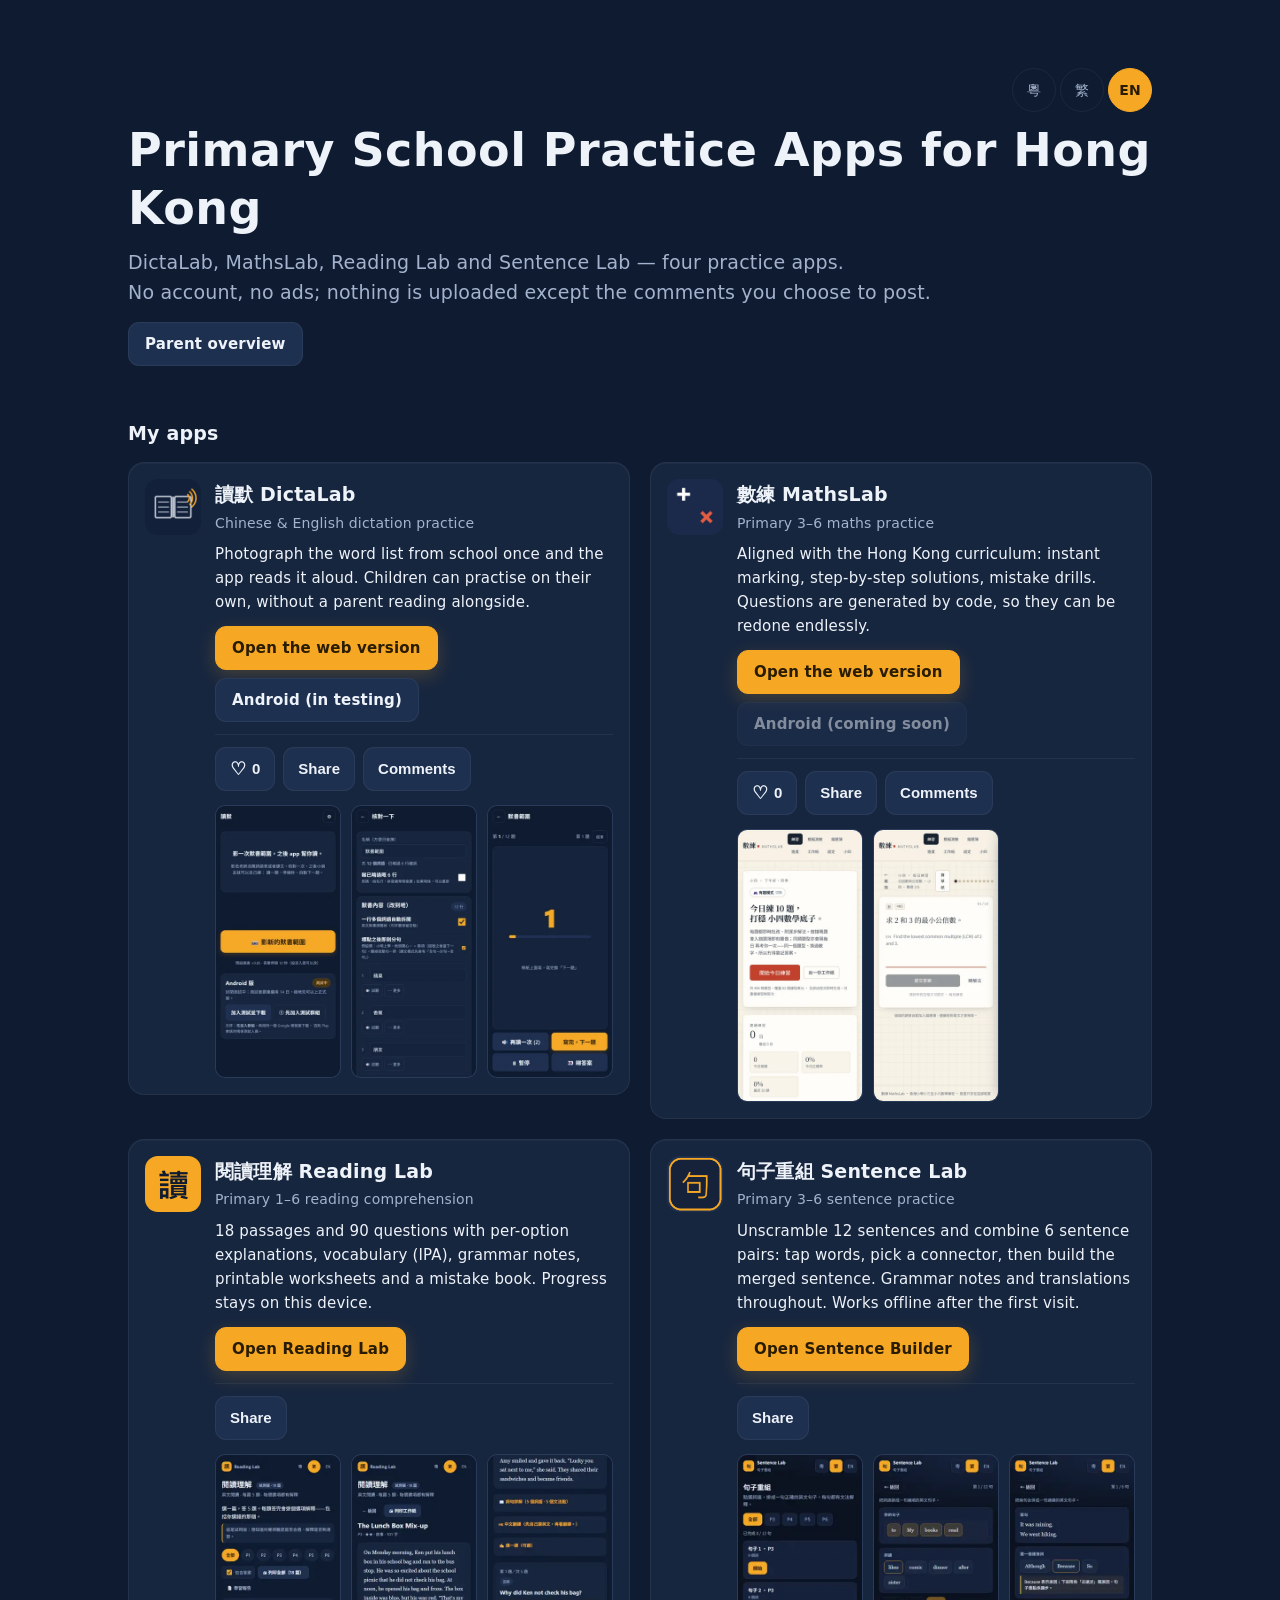
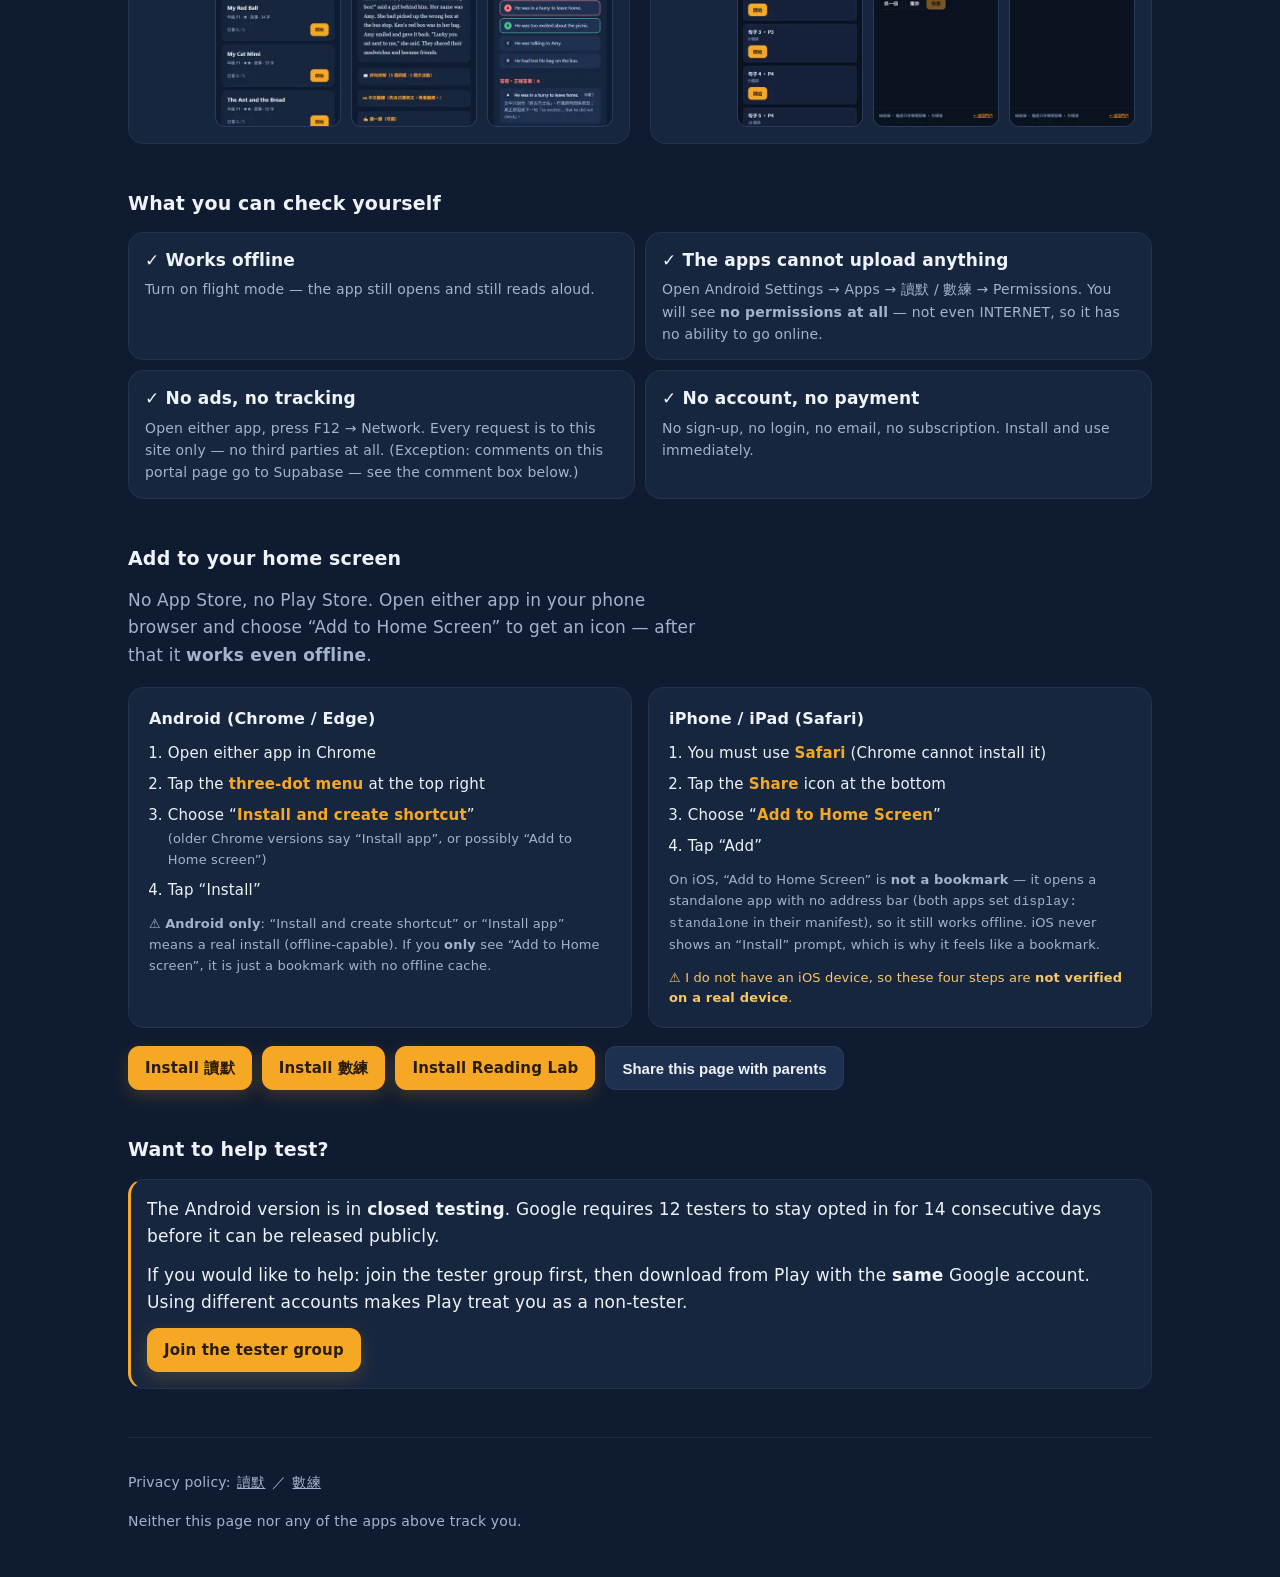
==== commit c5e823d4: "Update hub landing page" ====
--- a/index.html
+++ b/index.html
@@ -388,6 +388,14 @@
                 loading="lazy"
                 decoding="async"
               />
+              <img
+                src="shots/sentence-3-combine.webp"
+                data-i18n-alt="sg.shot3"
+                width="280"
+                height="612"
+                loading="lazy"
+                decoding="async"
+              />
             </div>
           </div>
         </article>
@@ -646,6 +654,11 @@
             '句子重組作答畫面：點選詞語排句',
             '句子重組作答畫面：點選詞語排句',
             'Sentence Lab practice screen: tapping words to build a sentence',
+          ],
+          'sg.shot3': [
+            '句子合併模式：揀連接詞，揀錯有原因提示',
+            '句子合併模式：選連接詞，選錯有原因提示',
+            'Sentence Lab combine mode: picking a connector, with a reason-based hint after a wrong choice',
           ],
 
           'claims.h2': ['你可以自己驗證嘅事', '你可以自行驗證的事', 'What you can check yourself'],
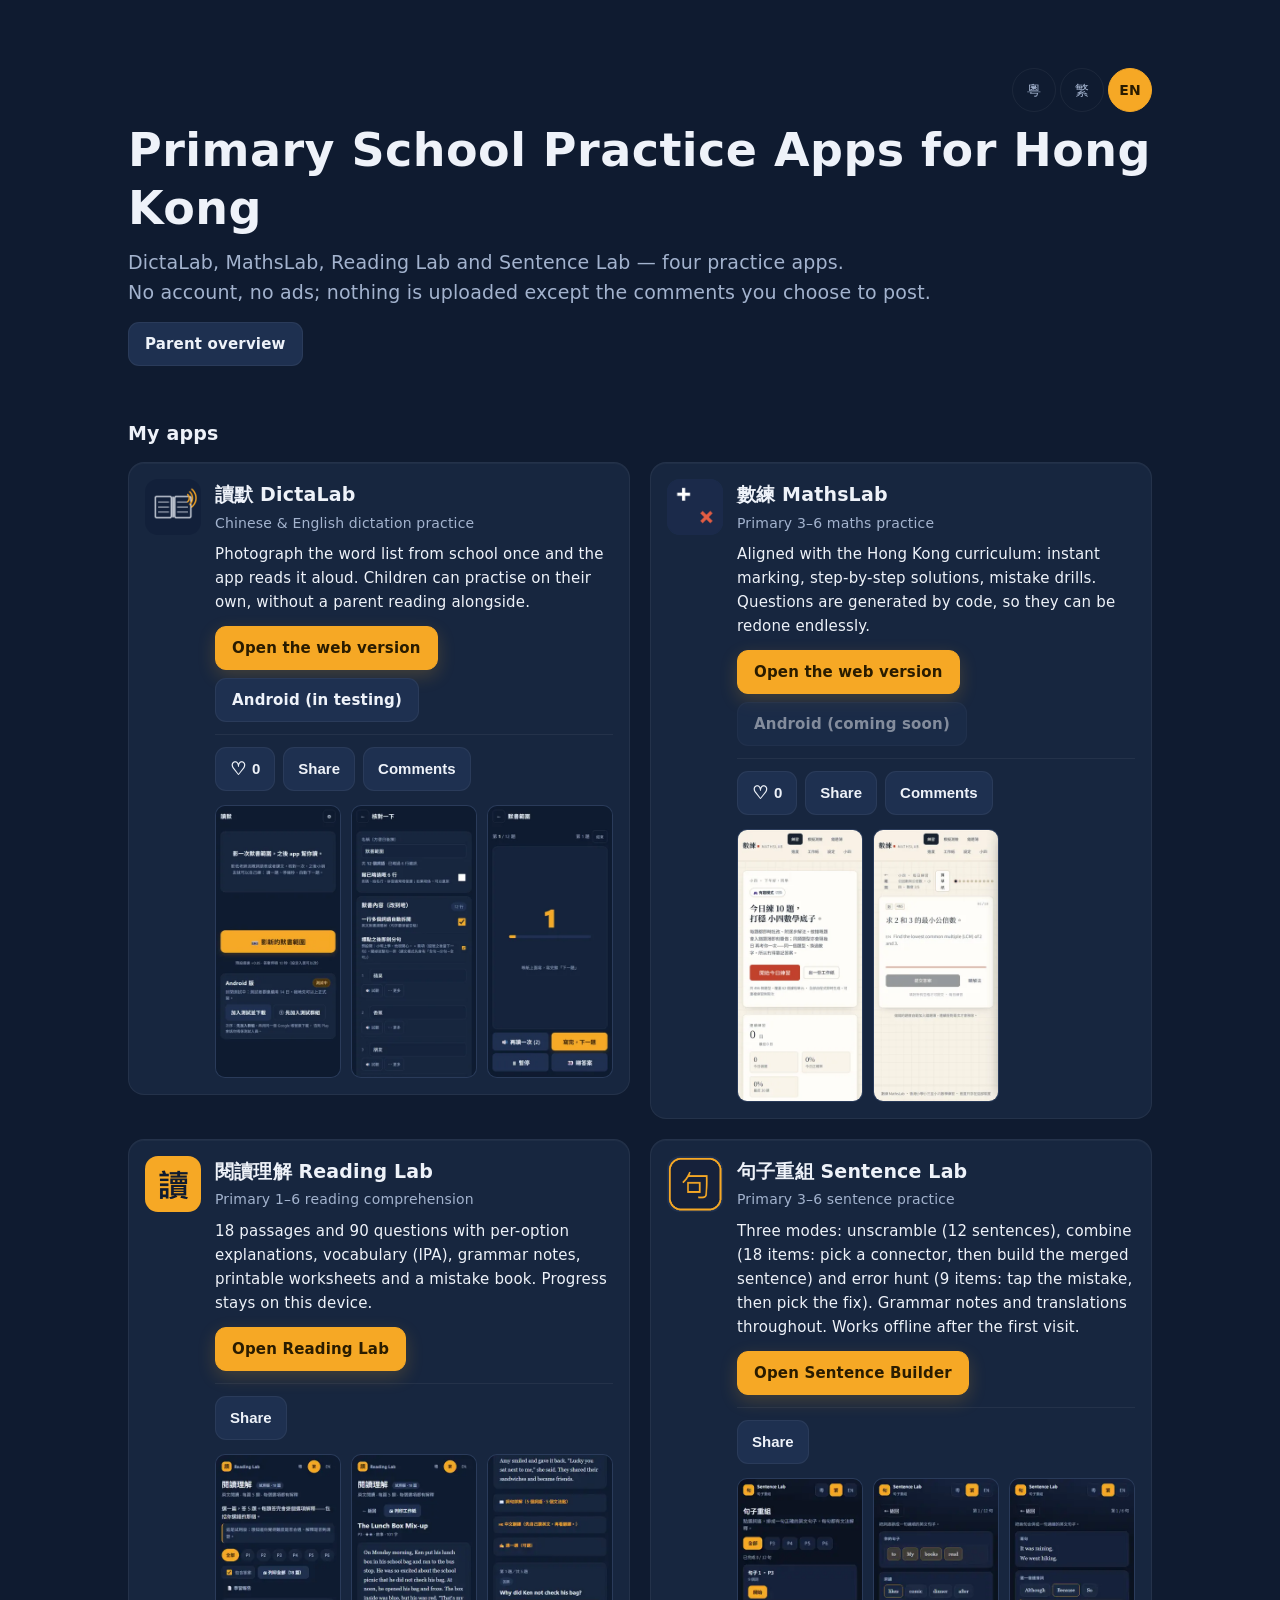
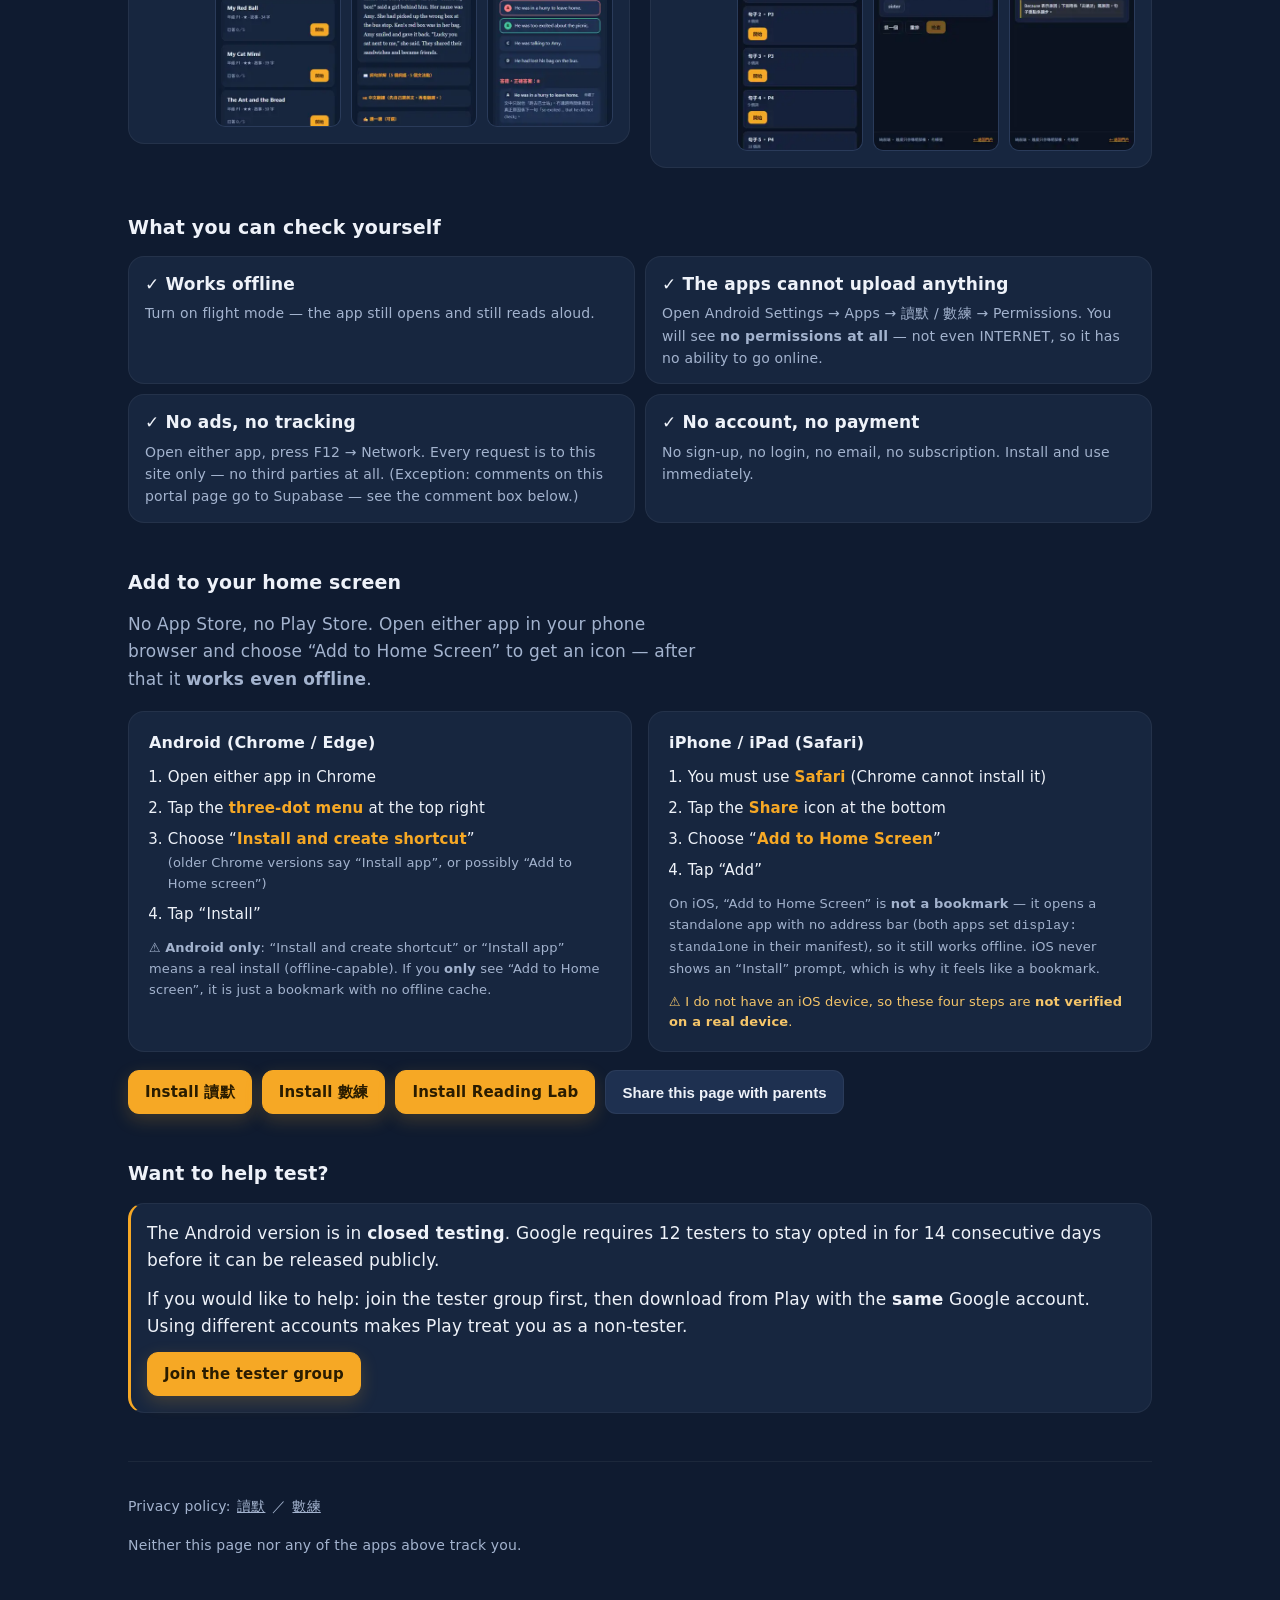
==== commit 1dd84f22: "Update hub landing page" ====
--- a/index.html
+++ b/index.html
@@ -640,9 +640,9 @@
             'Primary 3–6 sentence practice',
           ],
           'sg.desc': [
-            '重組句子（12 句）＋合併句子（6 題）：點詞語排句、揀連接詞再合併；每題有文法提示同全句翻譯。首次載入後可離線使用。',
-            '重組句子（12 句）＋合併句子（6 題）：點詞語排句、選連接詞再合併；每題有文法提示與全句翻譯。首次載入後可離線使用。',
-            'Unscramble 12 sentences and combine 6 sentence pairs: tap words, pick a connector, then build the merged sentence. Grammar notes and translations throughout. Works offline after the first visit.',
+            '三種模式：重組（12 句）、合併（18 題：揀連接詞再排句）、改錯（9 題：點錯字再揀修正）。每題有文法提示同全句翻譯，首次載入後可離線使用。',
+            '三種模式：重組（12 句）、合併（18 題：選連接詞再排句）、改錯（9 題：點錯字再選修正）。每題有文法提示與全句翻譯，首次載入後可離線使用。',
+            'Three modes: unscramble (12 sentences), combine (18 items: pick a connector, then build the merged sentence) and error hunt (9 items: tap the mistake, then pick the fix). Grammar notes and translations throughout. Works offline after the first visit.',
           ],
           'sg.cta': ['開啟句子重組', '開啟句子重組', 'Open Sentence Builder'],
           'sg.shot1': [
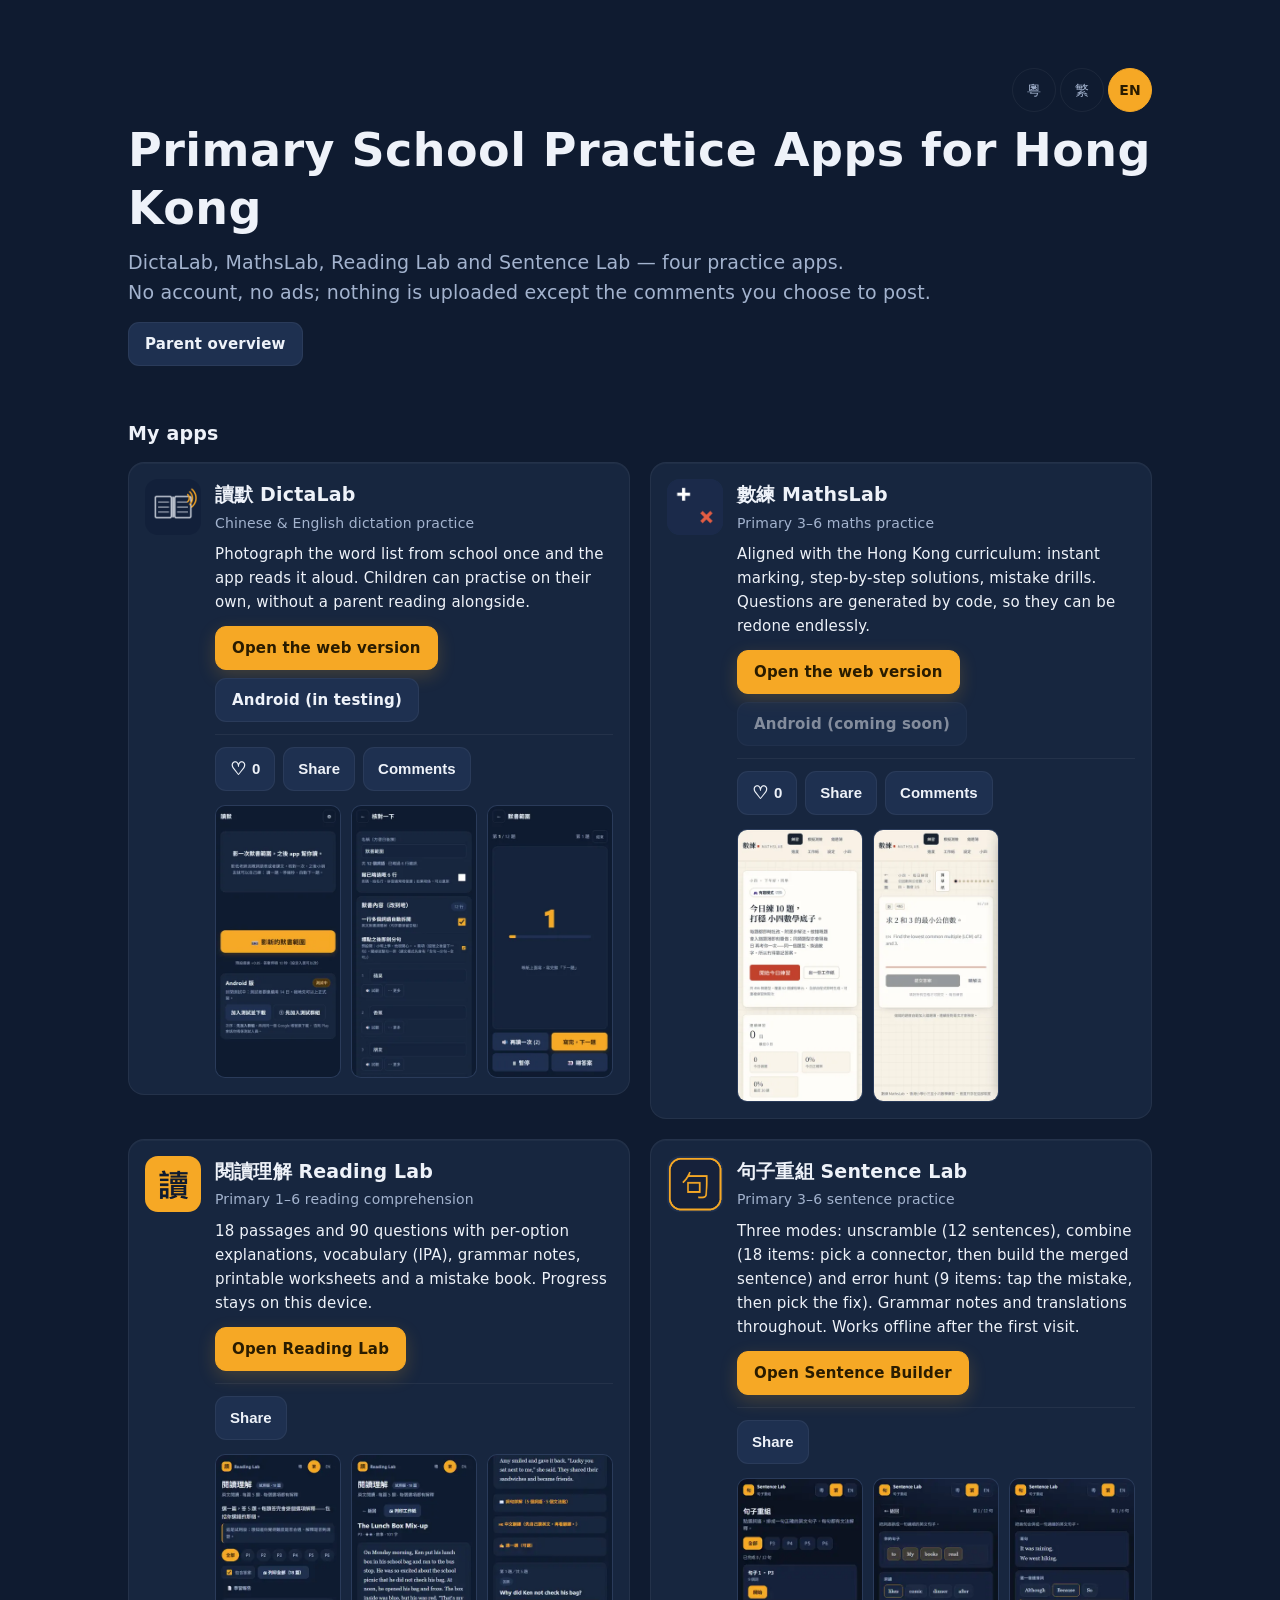
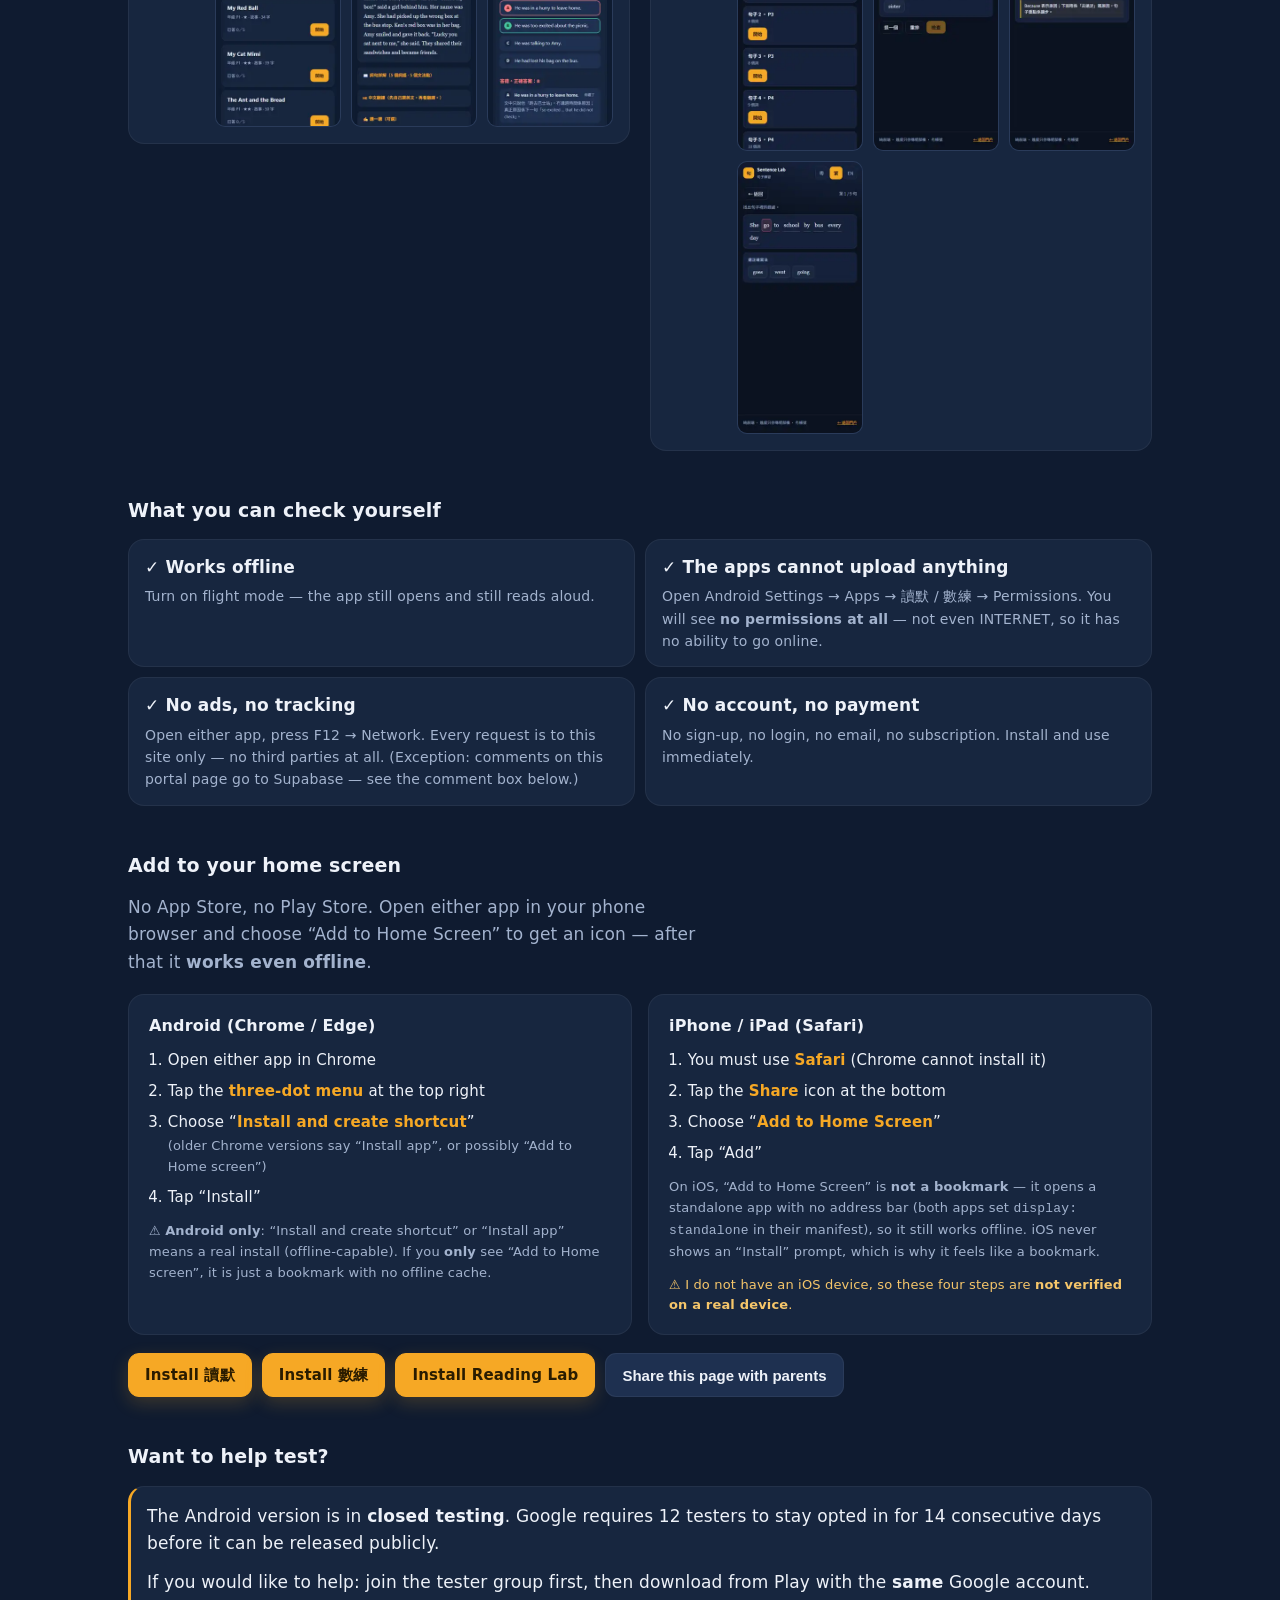
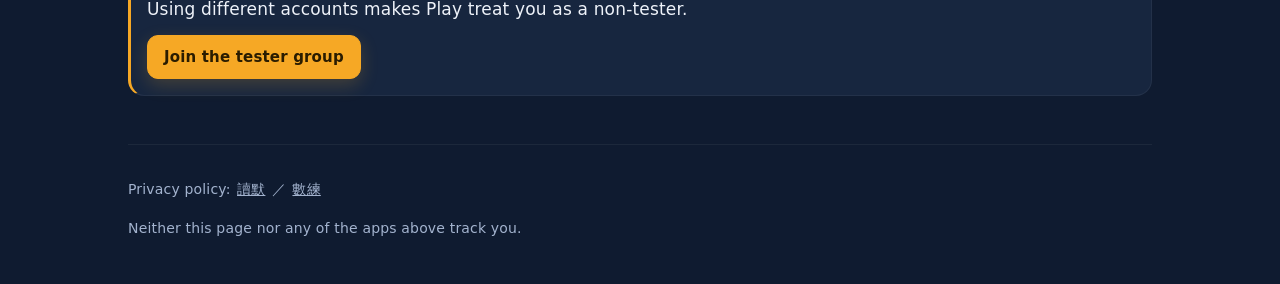
==== commit 5b98bb33: "Update hub landing page" ====
--- a/index.html
+++ b/index.html
@@ -396,6 +396,14 @@
                 loading="lazy"
                 decoding="async"
               />
+              <img
+                src="shots/sentence-4-error.webp"
+                data-i18n-alt="sg.shot4"
+                width="280"
+                height="612"
+                loading="lazy"
+                decoding="async"
+              />
             </div>
           </div>
         </article>
@@ -659,6 +667,11 @@
             '句子合併模式：揀連接詞，揀錯有原因提示',
             '句子合併模式：選連接詞，選錯有原因提示',
             'Sentence Lab combine mode: picking a connector, with a reason-based hint after a wrong choice',
+          ],
+          'sg.shot4': [
+            '句子改錯模式：點出錯字，再揀正確寫法',
+            '句子改錯模式：點出錯字，再選正確寫法',
+            'Sentence Lab error hunt: tap the wrong word, then pick the correct form',
           ],
 
           'claims.h2': ['你可以自己驗證嘅事', '你可以自行驗證的事', 'What you can check yourself'],
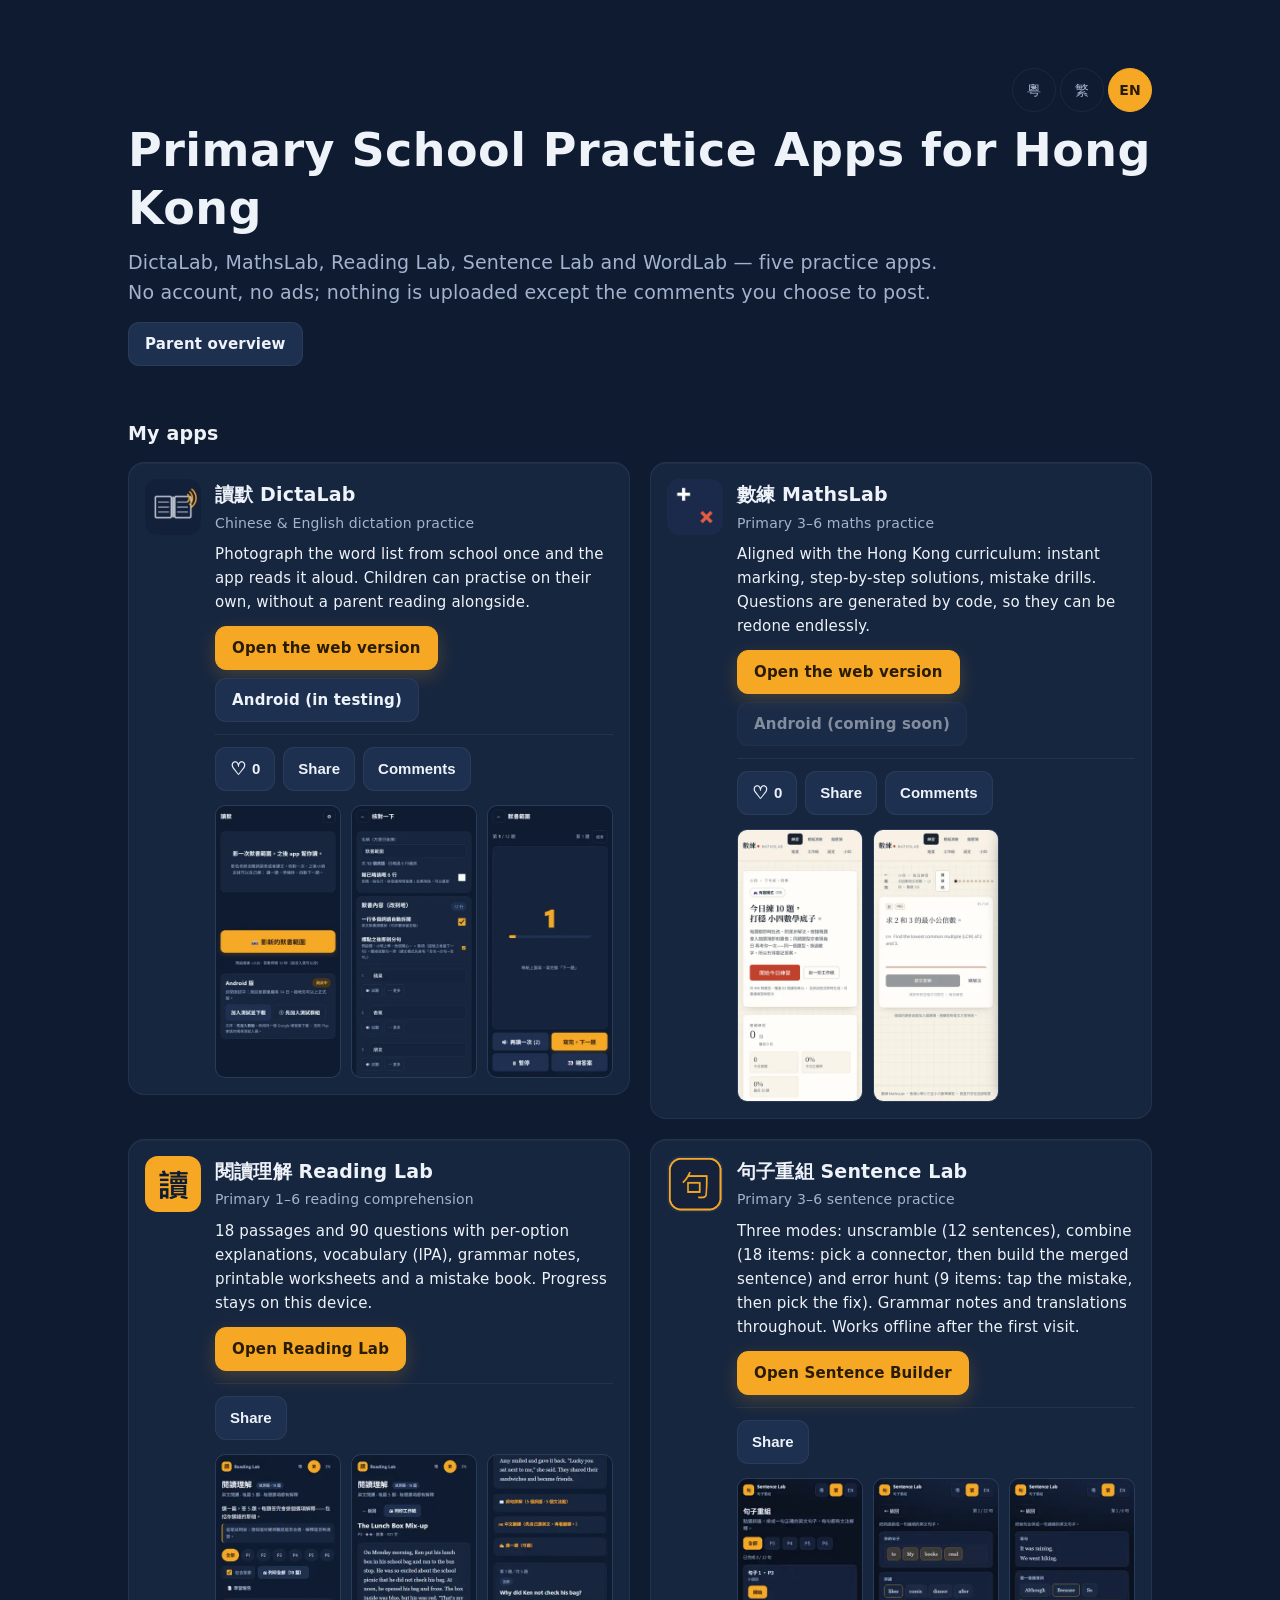
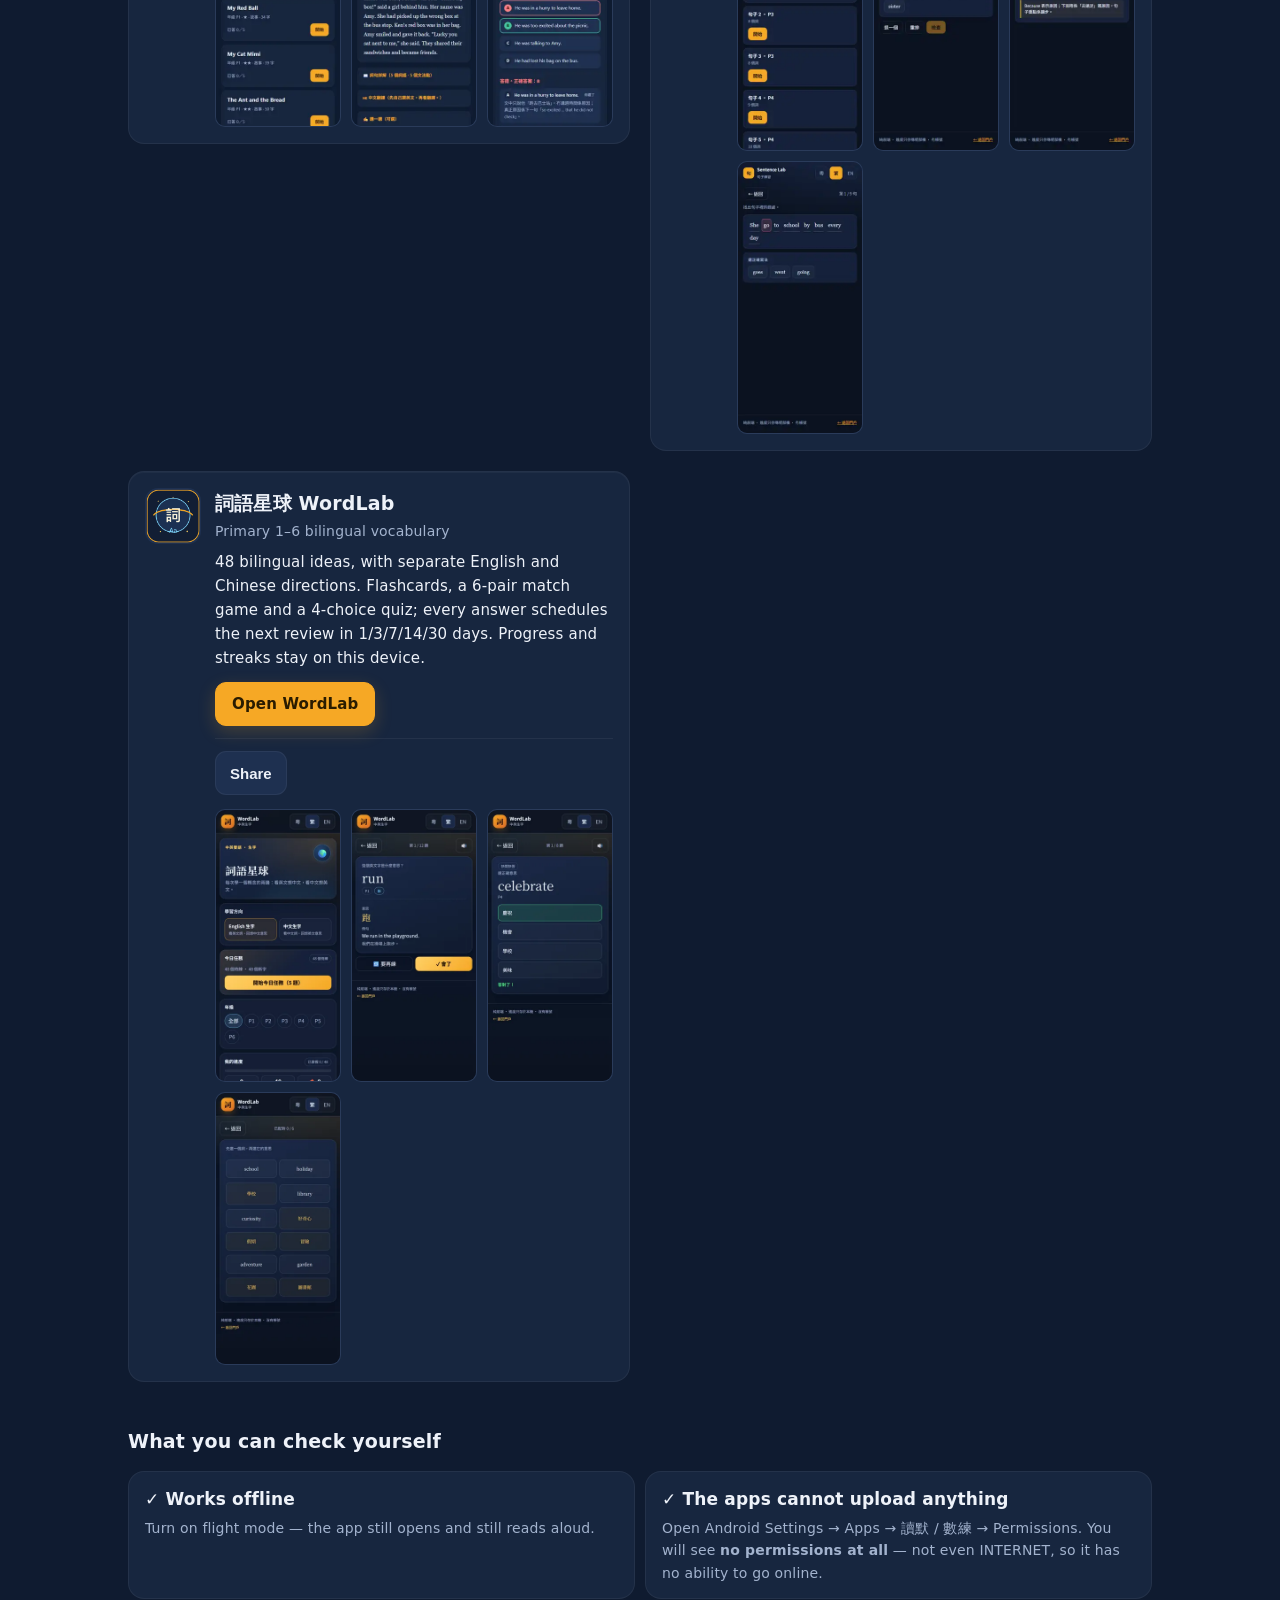
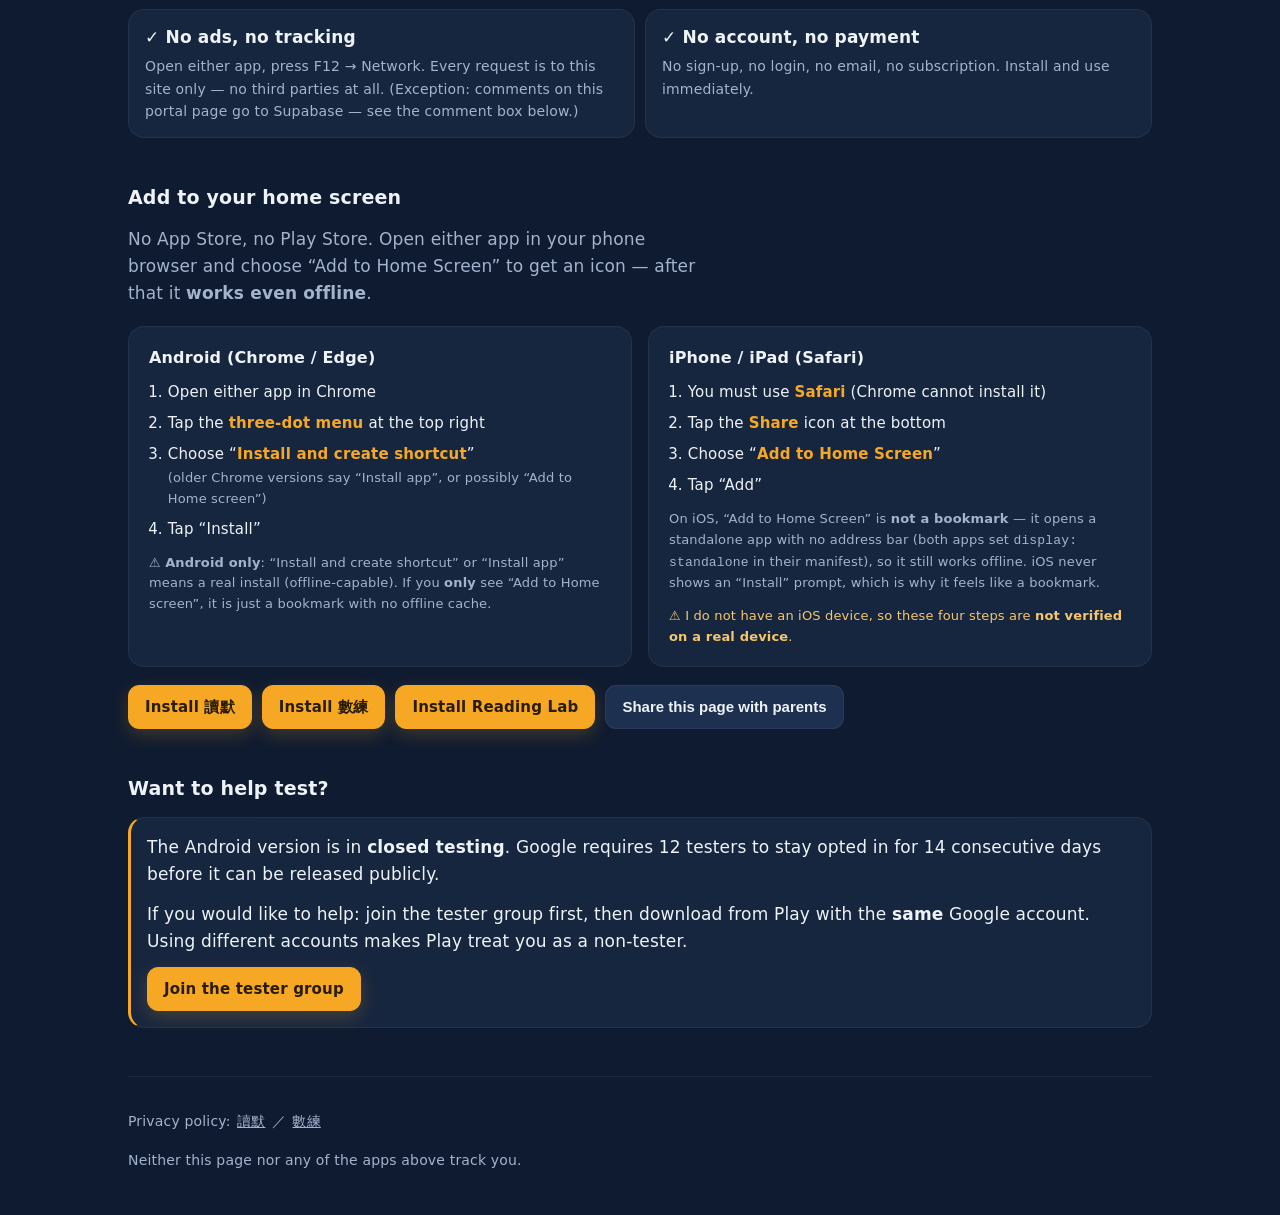
==== commit 810568cf: "Update hub landing page" ====
--- a/index.html
+++ b/index.html
@@ -3,10 +3,10 @@
   <head>
     <meta charset="utf-8" />
     <meta name="viewport" content="width=device-width, initial-scale=1" />
-    <title>香港小學練習 App — 讀默 · 數練</title>
+    <title>香港小學練習 App — 讀默 · 數練 · 詞語星球</title>
     <meta
       name="description"
-      content="讀默（中英文默書）同數練（小學數學）—— 離線都用得，毋須帳號、沒有廣告、不會上傳你的資料。"
+      content="讀默、數練、閱讀理解、句子重組、詞語星球 —— 五個小學練習 app，離線都用得；毋須帳號、沒有廣告、不會上傳你的資料。"
     />
     <link rel="icon" href="icons/dictalab.png" />
     <link rel="apple-touch-icon" href="icons/dictalab.png" />
@@ -14,10 +14,10 @@
 
     <meta property="og:type" content="website" />
     <meta property="og:site_name" content="香港小學練習 App" />
-    <meta property="og:title" content="香港小學練習 App — 讀默 · 數練" />
+    <meta property="og:title" content="香港小學練習 App — 讀默 · 數練 · 詞語星球" />
     <meta
       property="og:description"
-      content="讀默（中英文默書）同數練（小學數學）—— 離線都用得，毋須帳號、沒有廣告、不會上傳你的資料。"
+      content="讀默、數練、閱讀理解、句子重組、詞語星球 —— 五個小學練習 app，離線都用得；毋須帳號、沒有廣告、不會上傳你的資料。"
     />
     <meta property="og:url" content="https://seraphine55555.github.io/" />
     <meta property="og:image" content="https://seraphine55555.github.io/og.png" />
@@ -407,6 +407,93 @@
             </div>
           </div>
         </article>
+
+        <article class="app">
+          <img src="icons/wordlab.png" alt="" width="56" height="56" />
+          <div class="body">
+            <h3>詞語星球 WordLab</h3>
+            <p class="tag" data-i18n="wl.tag"></p>
+            <p class="desc" data-i18n-html="wl.desc"></p>
+            <div class="actions">
+              <a class="btn primary" href="wordlab/" data-i18n="wl.cta"></a>
+            </div>
+            <div class="social" data-app="wordlab" hidden>
+              <div class="social-row">
+                <button class="btn slim like" type="button" data-like aria-pressed="false" hidden>
+                  <span class="heart" aria-hidden="true">♡</span>
+                  <span class="like-count" data-like-count>0</span>
+                  <span class="sr-only" data-i18n="social.like"></span>
+                </button>
+                <button class="btn slim" type="button" data-share data-i18n="social.share"></button>
+                <button
+                  class="btn slim"
+                  type="button"
+                  data-comments-toggle
+                  aria-expanded="false"
+                  aria-controls="comments-wordlab"
+                  hidden
+                >
+                  <span data-i18n="social.comments"></span>
+                  <span class="comment-count" data-comment-count hidden></span>
+                </button>
+              </div>
+              <div class="comments" id="comments-wordlab" data-comments hidden>
+                <ul class="comment-list" data-comment-list></ul>
+                <p class="tiny muted" data-comments-empty data-i18n="social.empty" hidden></p>
+                <form data-comment-form>
+                  <label class="sr-only" for="comment-input-wordlab" data-i18n="social.formLabel"></label>
+                  <textarea
+                    id="comment-input-wordlab"
+                    data-comment-input
+                    maxlength="300"
+                    rows="2"
+                    data-i18n-placeholder="social.placeholder"
+                    data-i18n-aria="social.formLabel"
+                  ></textarea>
+                  <div class="social-row">
+                    <button class="btn primary" type="submit" data-comment-send data-i18n="social.send"></button>
+                    <span class="tiny" role="status" data-comment-status></span>
+                  </div>
+                </form>
+                <p class="tiny muted" data-i18n-html="social.privacy"></p>
+              </div>
+            </div>
+            <div class="shots">
+              <img
+                src="shots/wordlab-1-home.webp"
+                data-i18n-alt="wl.shot1"
+                width="280"
+                height="612"
+                loading="lazy"
+                decoding="async"
+              />
+              <img
+                src="shots/wordlab-2-flash.webp"
+                data-i18n-alt="wl.shot2"
+                width="280"
+                height="612"
+                loading="lazy"
+                decoding="async"
+              />
+              <img
+                src="shots/wordlab-3-quiz.webp"
+                data-i18n-alt="wl.shot3"
+                width="280"
+                height="612"
+                loading="lazy"
+                decoding="async"
+              />
+              <img
+                src="shots/wordlab-4-match.webp"
+                data-i18n-alt="wl.shot4"
+                width="280"
+                height="612"
+                loading="lazy"
+                decoding="async"
+              />
+            </div>
+          </div>
+        </article>
       </section>
 
       <h2 data-i18n="claims.h2"></h2>
@@ -521,9 +608,9 @@
             'Primary School Practice Apps for Hong Kong',
           ],
           'hero.lede1': [
-            '讀默、數練、閱讀理解、句子重組 —— 四個練習 app。',
-            '讀默、數練、閱讀理解、句子重組 —— 四個練習應用程式。',
-            'DictaLab, MathsLab, Reading Lab and Sentence Lab — four practice apps.',
+            '讀默、數練、閱讀理解、句子重組、詞語星球 —— 五個練習 app。',
+            '讀默、數練、閱讀理解、句子重組、詞語星球 —— 五個練習應用程式。',
+            'DictaLab, MathsLab, Reading Lab, Sentence Lab and WordLab — five practice apps.',
           ],
           'hero.parent': ['家長總覽', '家長總覽', 'Parent overview'],
           'hero.lede2': [
@@ -672,6 +759,38 @@
             '句子改錯模式：點出錯字，再揀正確寫法',
             '句子改錯模式：點出錯字，再選正確寫法',
             'Sentence Lab error hunt: tap the wrong word, then pick the correct form',
+          ],
+
+          'wl.tag': [
+            '小學 1–6 年級中英生字',
+            '小學 1–6 年級中英生字',
+            'Primary 1–6 bilingual vocabulary',
+          ],
+          'wl.desc': [
+            '48 個雙語概念，英文同中文方向分開學。字卡、6 對配對、4 選 1 快問快答；每次答題自動安排 1/3/7/14/30 日後重練，進度同連續日數只存喺呢部機。',
+            '48 個雙語概念，英文與中文方向分開學。字卡、6 對配對、4 選 1 快問快答；每次答題自動安排 1/3/7/14/30 日後重練，進度與連續日數只存在這台裝置。',
+            '48 bilingual ideas, with separate English and Chinese directions. Flashcards, a 6-pair match game and a 4-choice quiz; every answer schedules the next review in 1/3/7/14/30 days. Progress and streaks stay on this device.',
+          ],
+          'wl.cta': ['開啟詞語星球', '開啟詞語星球', 'Open WordLab'],
+          'wl.shot1': [
+            '詞語星球主頁：學習方向、今日任務同進度',
+            '詞語星球主頁：學習方向、今日任務與進度',
+            'WordLab home: learning direction, today’s mission and progress',
+          ],
+          'wl.shot2': [
+            '字卡模式：睇英文詞，揭中文意思同例句',
+            '字卡模式：看英文詞，揭中文意思與例句',
+            'WordLab flashcards: see an English word, reveal its Chinese meaning and example',
+          ],
+          'wl.shot3': [
+            '快問快答：4 選 1，答啱有綠色回饋',
+            '快問快答：4 選 1，答對有綠色回饋',
+            'WordLab quick quiz: four choices with green feedback for a correct answer',
+          ],
+          'wl.shot4': [
+            '配對模式：6 對詞語同意思，考反應同記憶',
+            '配對模式：6 對詞語與意思，考反應和記憶',
+            'WordLab match: six word–meaning pairs for speed and memory',
           ],
 
           'claims.h2': ['你可以自己驗證嘅事', '你可以自行驗證的事', 'What you can check yourself'],
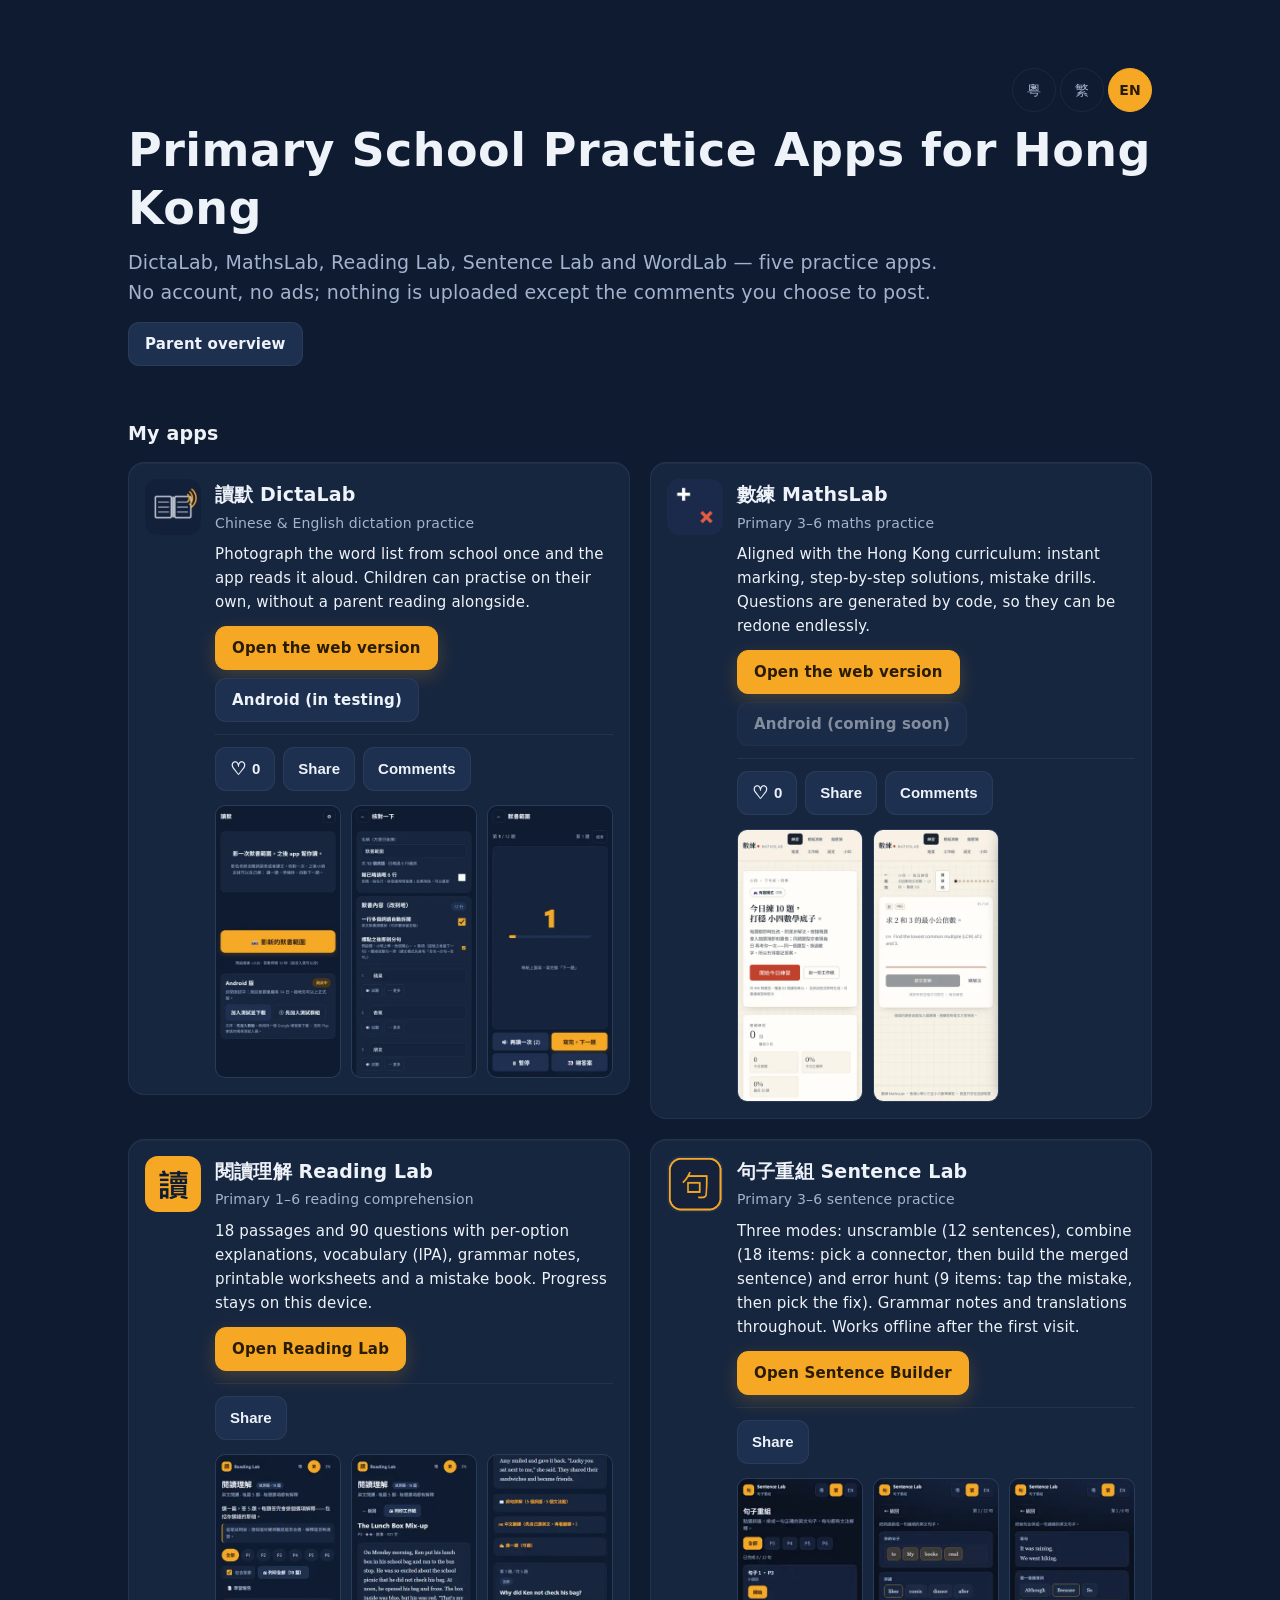
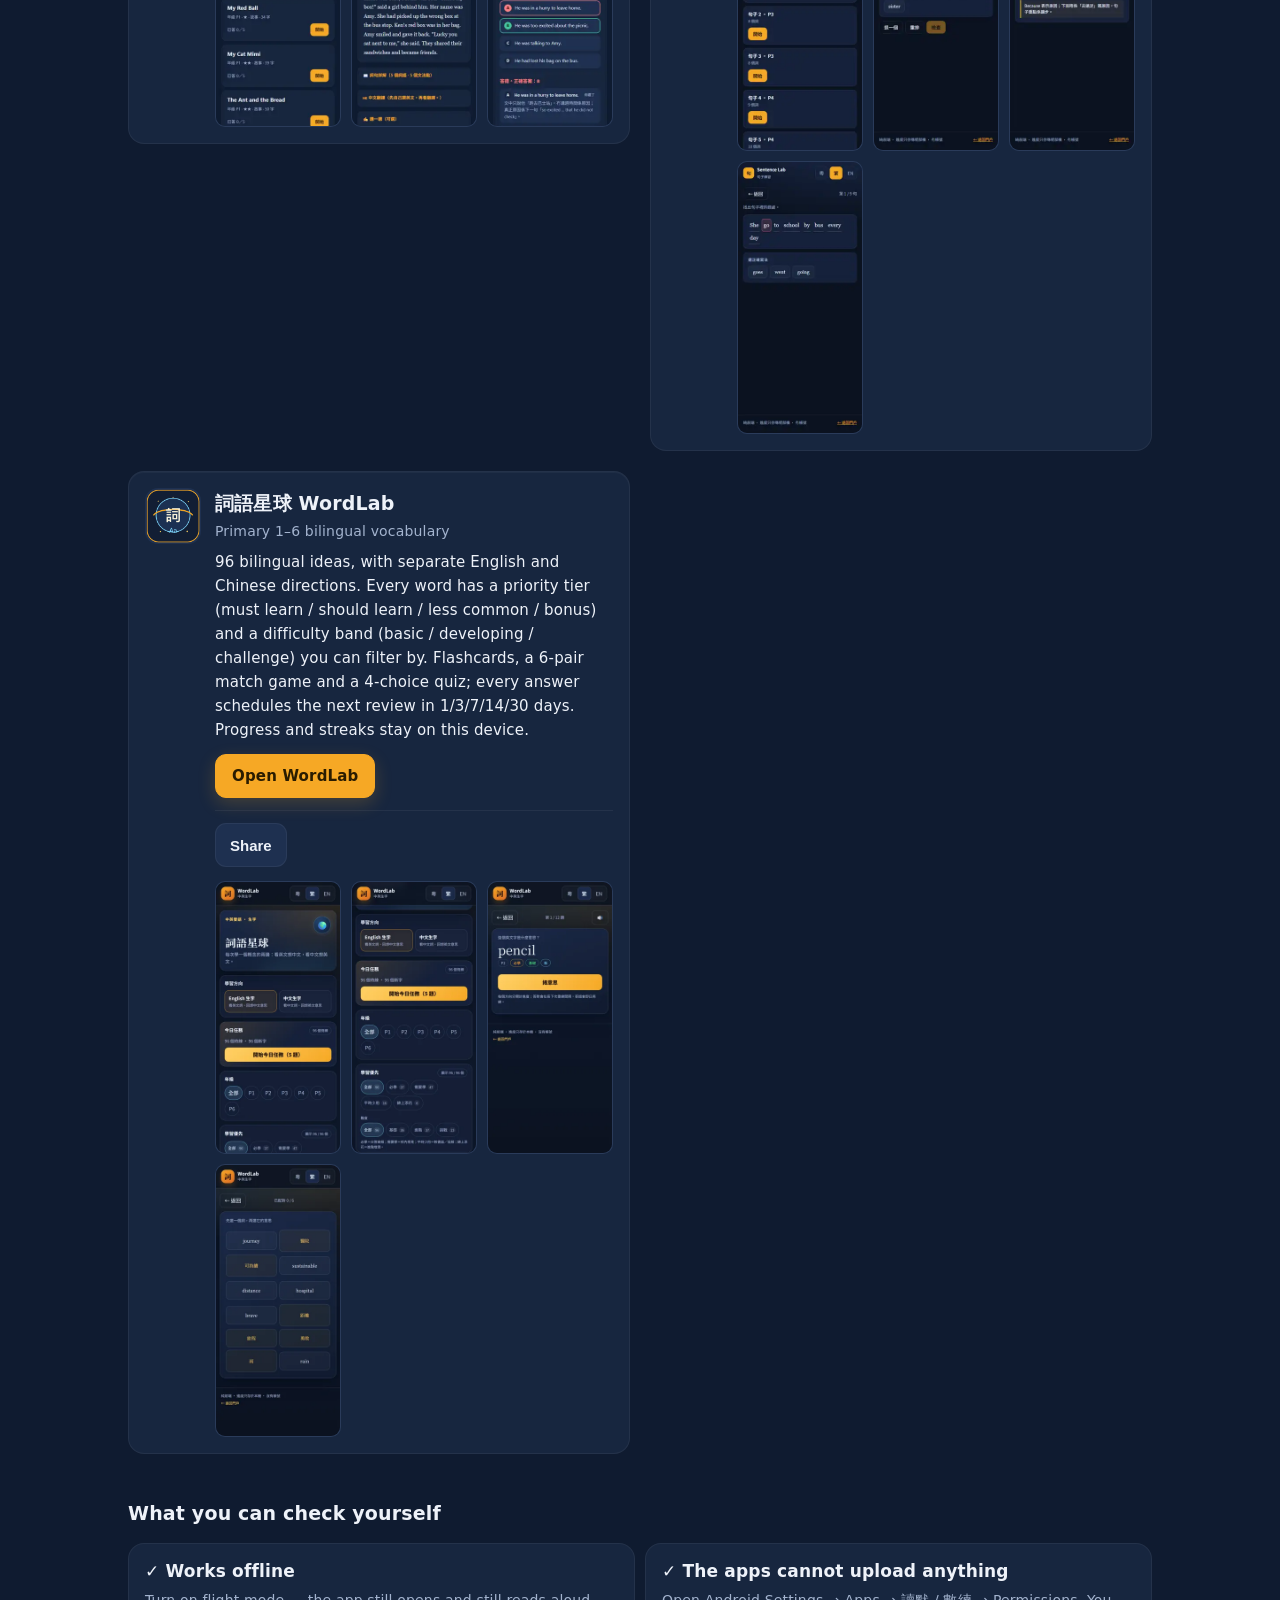
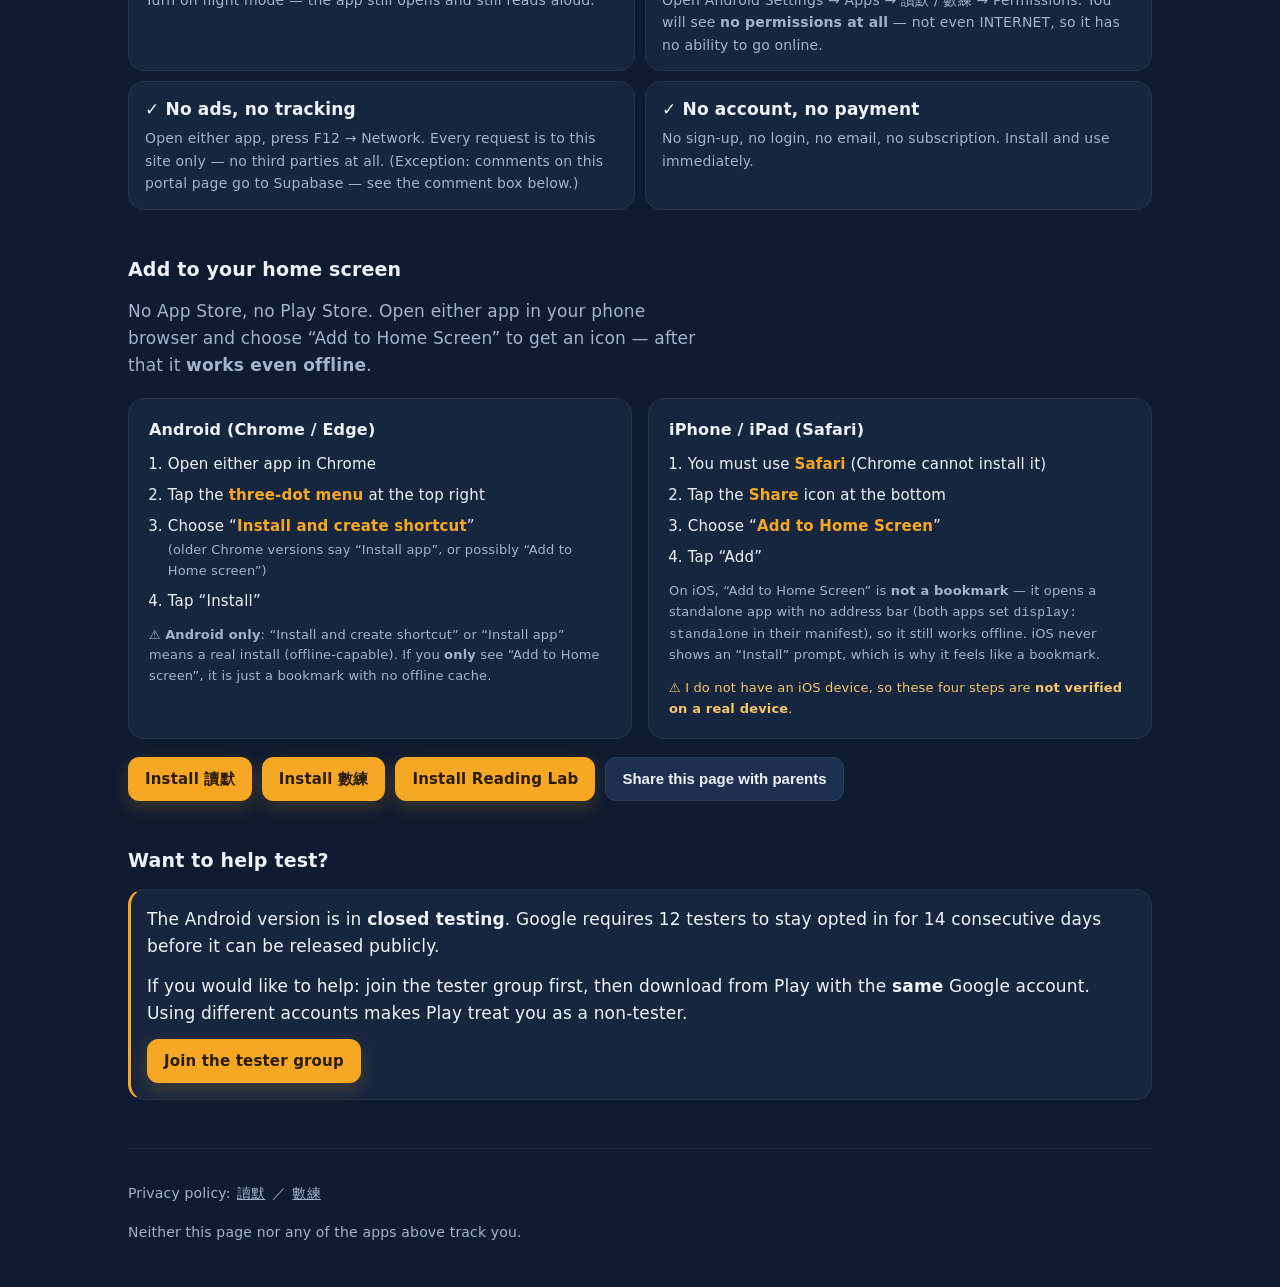
==== commit fde629e5: "Update hub landing page" ====
--- a/index.html
+++ b/index.html
@@ -468,7 +468,7 @@
                 decoding="async"
               />
               <img
-                src="shots/wordlab-2-flash.webp"
+                src="shots/wordlab-2-tiers.webp"
                 data-i18n-alt="wl.shot2"
                 width="280"
                 height="612"
@@ -476,7 +476,7 @@
                 decoding="async"
               />
               <img
-                src="shots/wordlab-3-quiz.webp"
+                src="shots/wordlab-3-flash.webp"
                 data-i18n-alt="wl.shot3"
                 width="280"
                 height="612"
@@ -767,9 +767,9 @@
             'Primary 1–6 bilingual vocabulary',
           ],
           'wl.desc': [
-            '48 個雙語概念，英文同中文方向分開學。字卡、6 對配對、4 選 1 快問快答；每次答題自動安排 1/3/7/14/30 日後重練，進度同連續日數只存喺呢部機。',
-            '48 個雙語概念，英文與中文方向分開學。字卡、6 對配對、4 選 1 快問快答；每次答題自動安排 1/3/7/14/30 日後重練，進度與連續日數只存在這台裝置。',
-            '48 bilingual ideas, with separate English and Chinese directions. Flashcards, a 6-pair match game and a 4-choice quiz; every answer schedules the next review in 1/3/7/14/30 days. Progress and streaks stay on this device.',
+            '96 個雙語概念，英文同中文方向分開學。每個字有「必學／需要學／平時少用／錦上添花」同「基礎／進階／挑戰」分級，可以篩選集中練。字卡、6 對配對、4 選 1 快問快答；每次答題自動安排 1/3/7/14/30 日後重練，進度同連續日數只存喺呢部機。',
+            '96 個雙語概念，英文與中文方向分開學。每個字有「必學／需要學／平時少用／錦上添花」和「基礎／進階／挑戰」分級，可以篩選集中練。字卡、6 對配對、4 選 1 快問快答；每次答題自動安排 1/3/7/14/30 日後重練，進度與連續日數只存在這台裝置。',
+            '96 bilingual ideas, with separate English and Chinese directions. Every word has a priority tier (must learn / should learn / less common / bonus) and a difficulty band (basic / developing / challenge) you can filter by. Flashcards, a 6-pair match game and a 4-choice quiz; every answer schedules the next review in 1/3/7/14/30 days. Progress and streaks stay on this device.',
           ],
           'wl.cta': ['開啟詞語星球', '開啟詞語星球', 'Open WordLab'],
           'wl.shot1': [
@@ -778,14 +778,14 @@
             'WordLab home: learning direction, today’s mission and progress',
           ],
           'wl.shot2': [
-            '字卡模式：睇英文詞，揭中文意思同例句',
-            '字卡模式：看英文詞，揭中文意思與例句',
-            'WordLab flashcards: see an English word, reveal its Chinese meaning and example',
+            '學習優先同難度：必學／需要學／平時少用／錦上添花，再分基礎／進階／挑戰',
+            '學習優先與難度：必學／需要學／平時少用／錦上添花，再分基礎／進階／挑戰',
+            'WordLab priority and difficulty filters: must / should / less common / bonus, plus basic / developing / challenge',
           ],
           'wl.shot3': [
-            '快問快答：4 選 1，答啱有綠色回饋',
-            '快問快答：4 選 1，答對有綠色回饋',
-            'WordLab quick quiz: four choices with green feedback for a correct answer',
+            '字卡：睇詞、揭意思，每張卡有優先級同難度 badge',
+            '字卡：看詞、揭意思，每張卡有優先級和難度 badge',
+            'WordLab flashcards: see a word, reveal its meaning, with priority and difficulty badges on every card',
           ],
           'wl.shot4': [
             '配對模式：6 對詞語同意思，考反應同記憶',
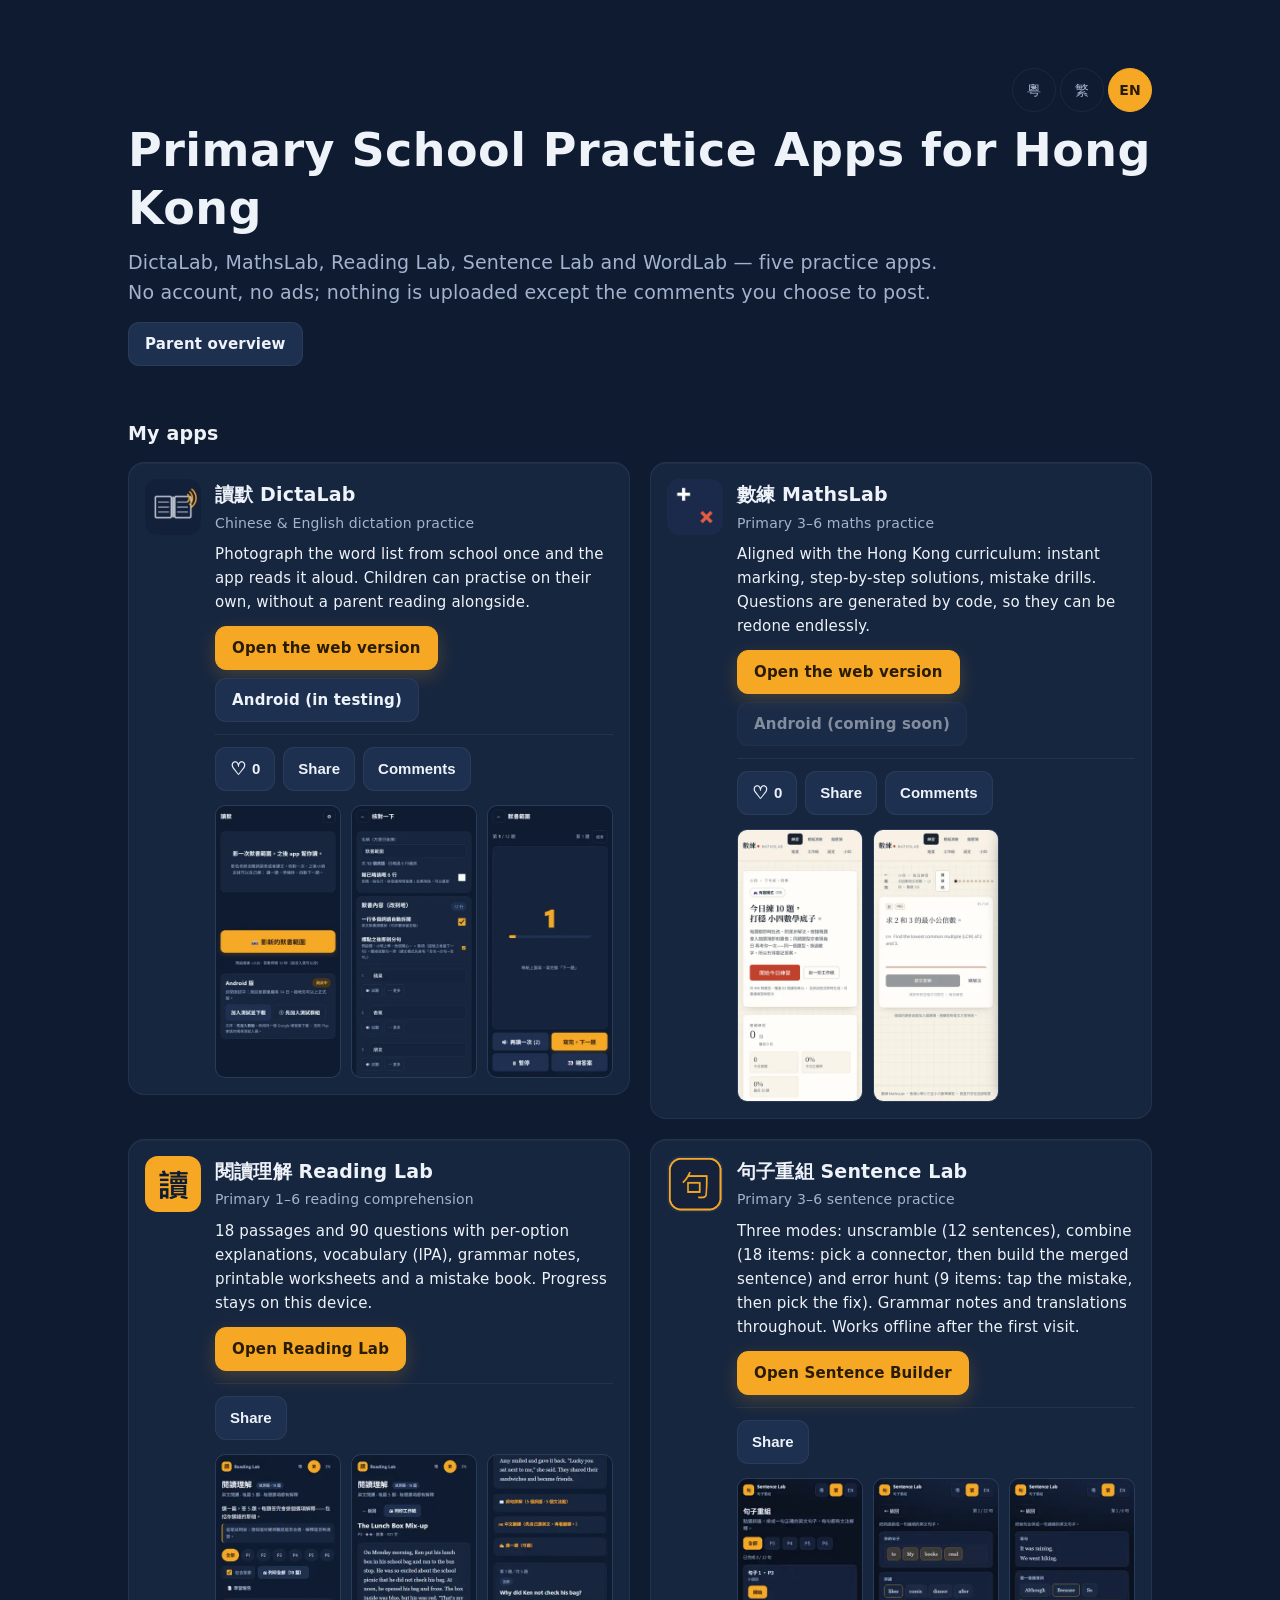
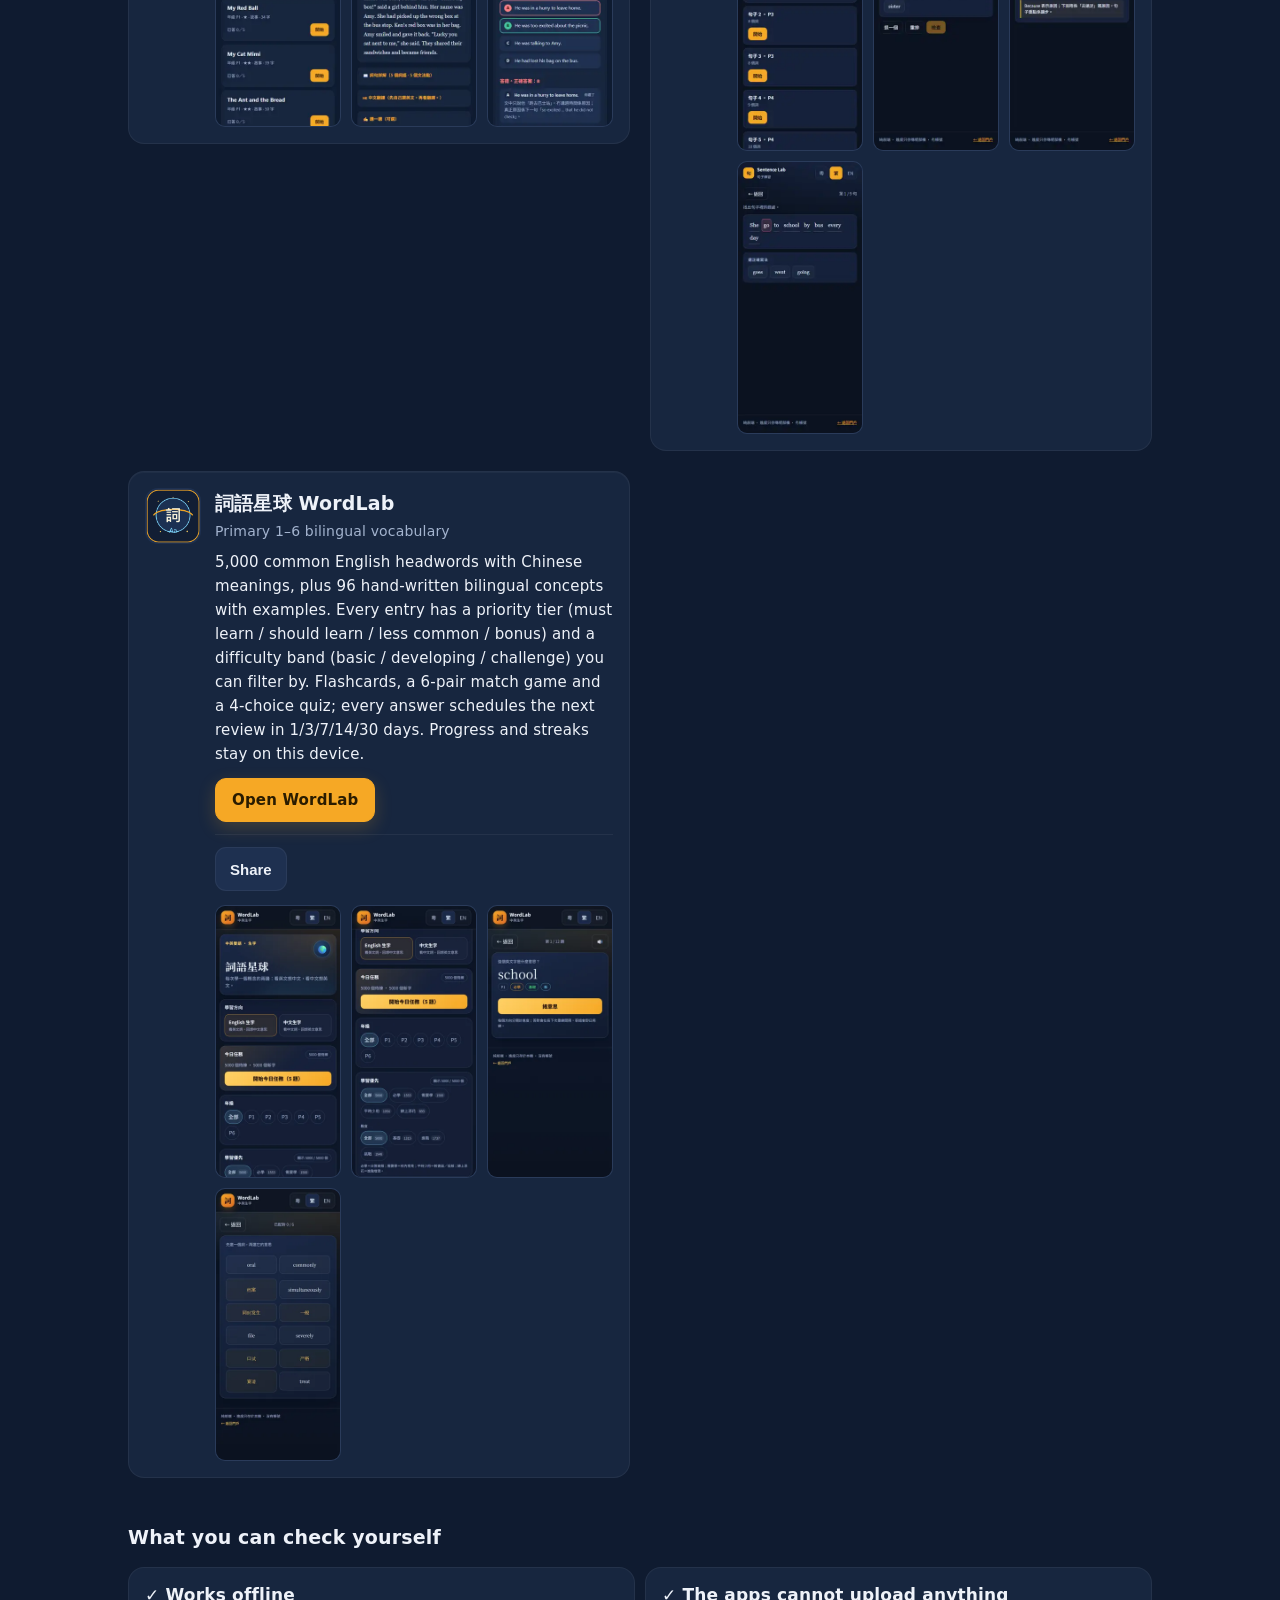
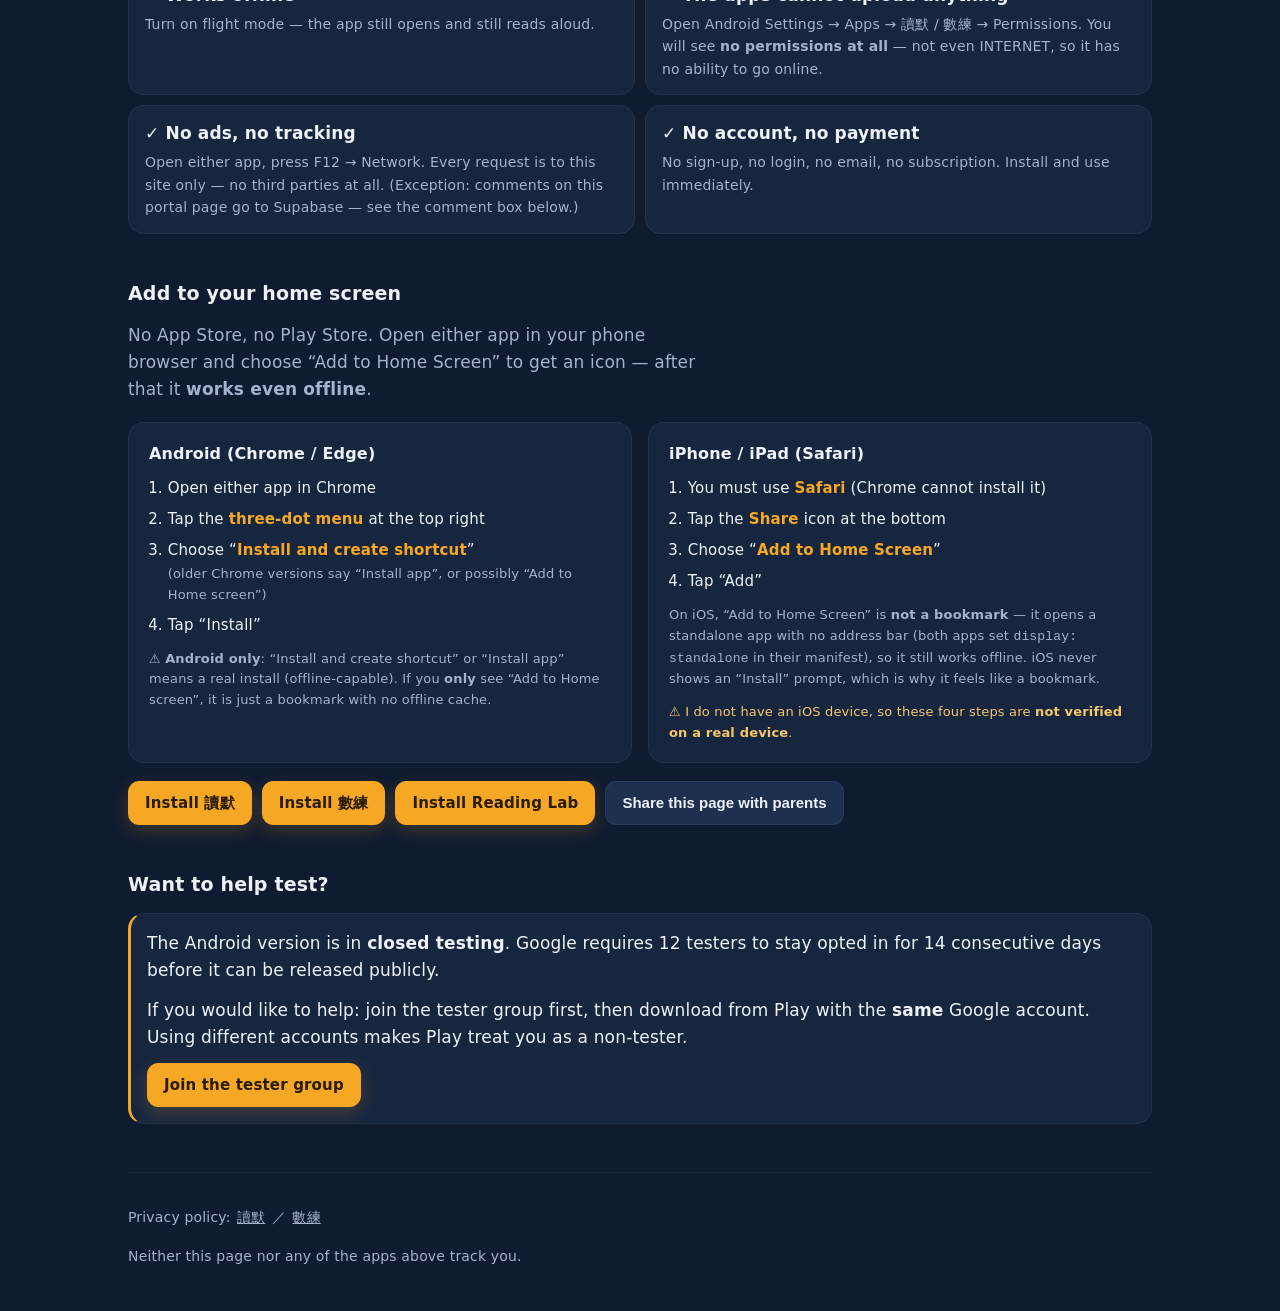
==== commit 54b28dff: "Update hub landing page" ====
--- a/index.html
+++ b/index.html
@@ -767,9 +767,9 @@
             'Primary 1–6 bilingual vocabulary',
           ],
           'wl.desc': [
-            '96 個雙語概念，英文同中文方向分開學。每個字有「必學／需要學／平時少用／錦上添花」同「基礎／進階／挑戰」分級，可以篩選集中練。字卡、6 對配對、4 選 1 快問快答；每次答題自動安排 1/3/7/14/30 日後重練，進度同連續日數只存喺呢部機。',
-            '96 個雙語概念，英文與中文方向分開學。每個字有「必學／需要學／平時少用／錦上添花」和「基礎／進階／挑戰」分級，可以篩選集中練。字卡、6 對配對、4 選 1 快問快答；每次答題自動安排 1/3/7/14/30 日後重練，進度與連續日數只存在這台裝置。',
-            '96 bilingual ideas, with separate English and Chinese directions. Every word has a priority tier (must learn / should learn / less common / bonus) and a difficulty band (basic / developing / challenge) you can filter by. Flashcards, a 6-pair match game and a 4-choice quiz; every answer schedules the next review in 1/3/7/14/30 days. Progress and streaks stay on this device.',
+            '5,000 個常用英文 headword（配中文釋義）＋ 96 個有人手例句嘅雙語概念，英文同中文方向分開學。每個字有「必學／需要學／平時少用／錦上添花」同「基礎／進階／挑戰」分級，可以篩選集中練。字卡、6 對配對、4 選 1 快問快答；每次答題自動安排 1/3/7/14/30 日後重練，進度同連續日數只存喺呢部機。',
+            '5,000 個常用英文 headword（配中文釋義）＋ 96 個有人手例句的雙語概念，英文與中文方向分開學。每個字有「必學／需要學／平時少用／錦上添花」和「基礎／進階／挑戰」分級，可以篩選集中練。字卡、6 對配對、4 選 1 快問快答；每次答題自動安排 1/3/7/14/30 日後重練，進度與連續日數只存在這台裝置。',
+            '5,000 common English headwords with Chinese meanings, plus 96 hand-written bilingual concepts with examples. Every entry has a priority tier (must learn / should learn / less common / bonus) and a difficulty band (basic / developing / challenge) you can filter by. Flashcards, a 6-pair match game and a 4-choice quiz; every answer schedules the next review in 1/3/7/14/30 days. Progress and streaks stay on this device.',
           ],
           'wl.cta': ['開啟詞語星球', '開啟詞語星球', 'Open WordLab'],
           'wl.shot1': [
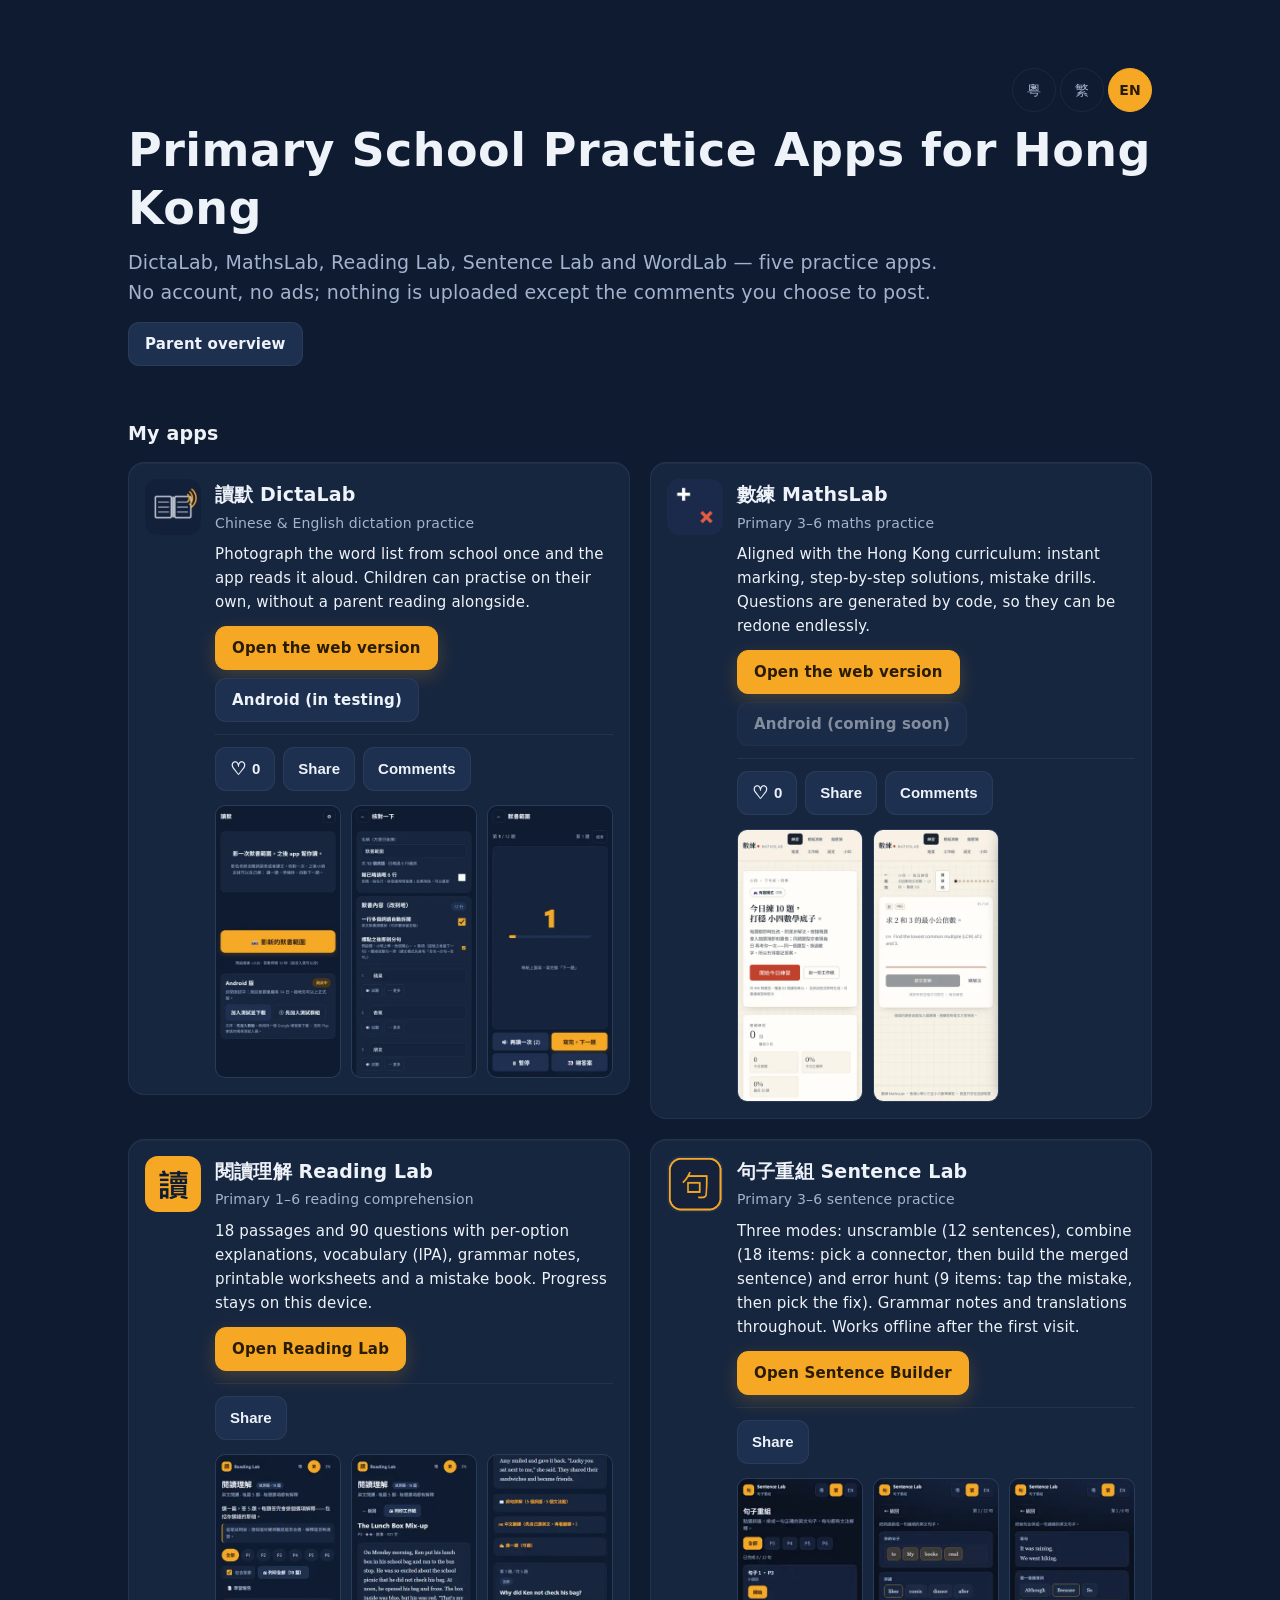
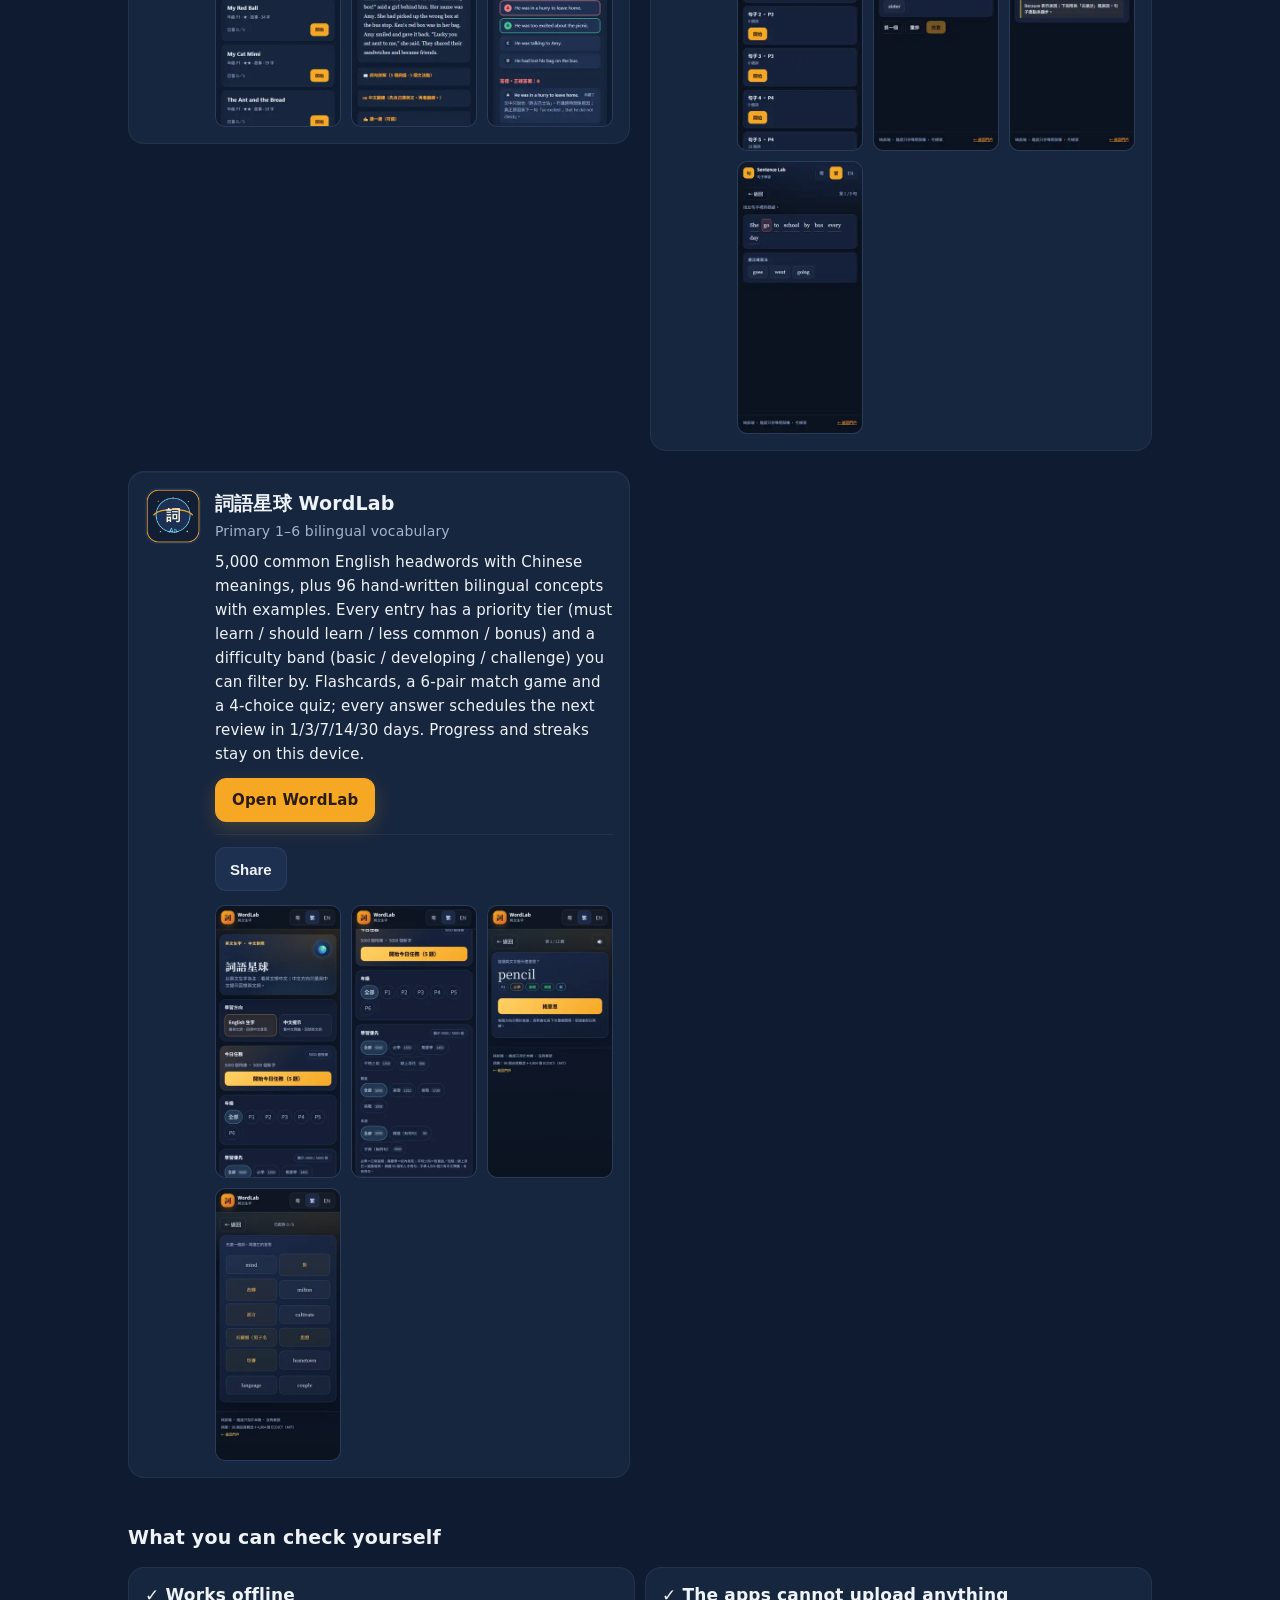
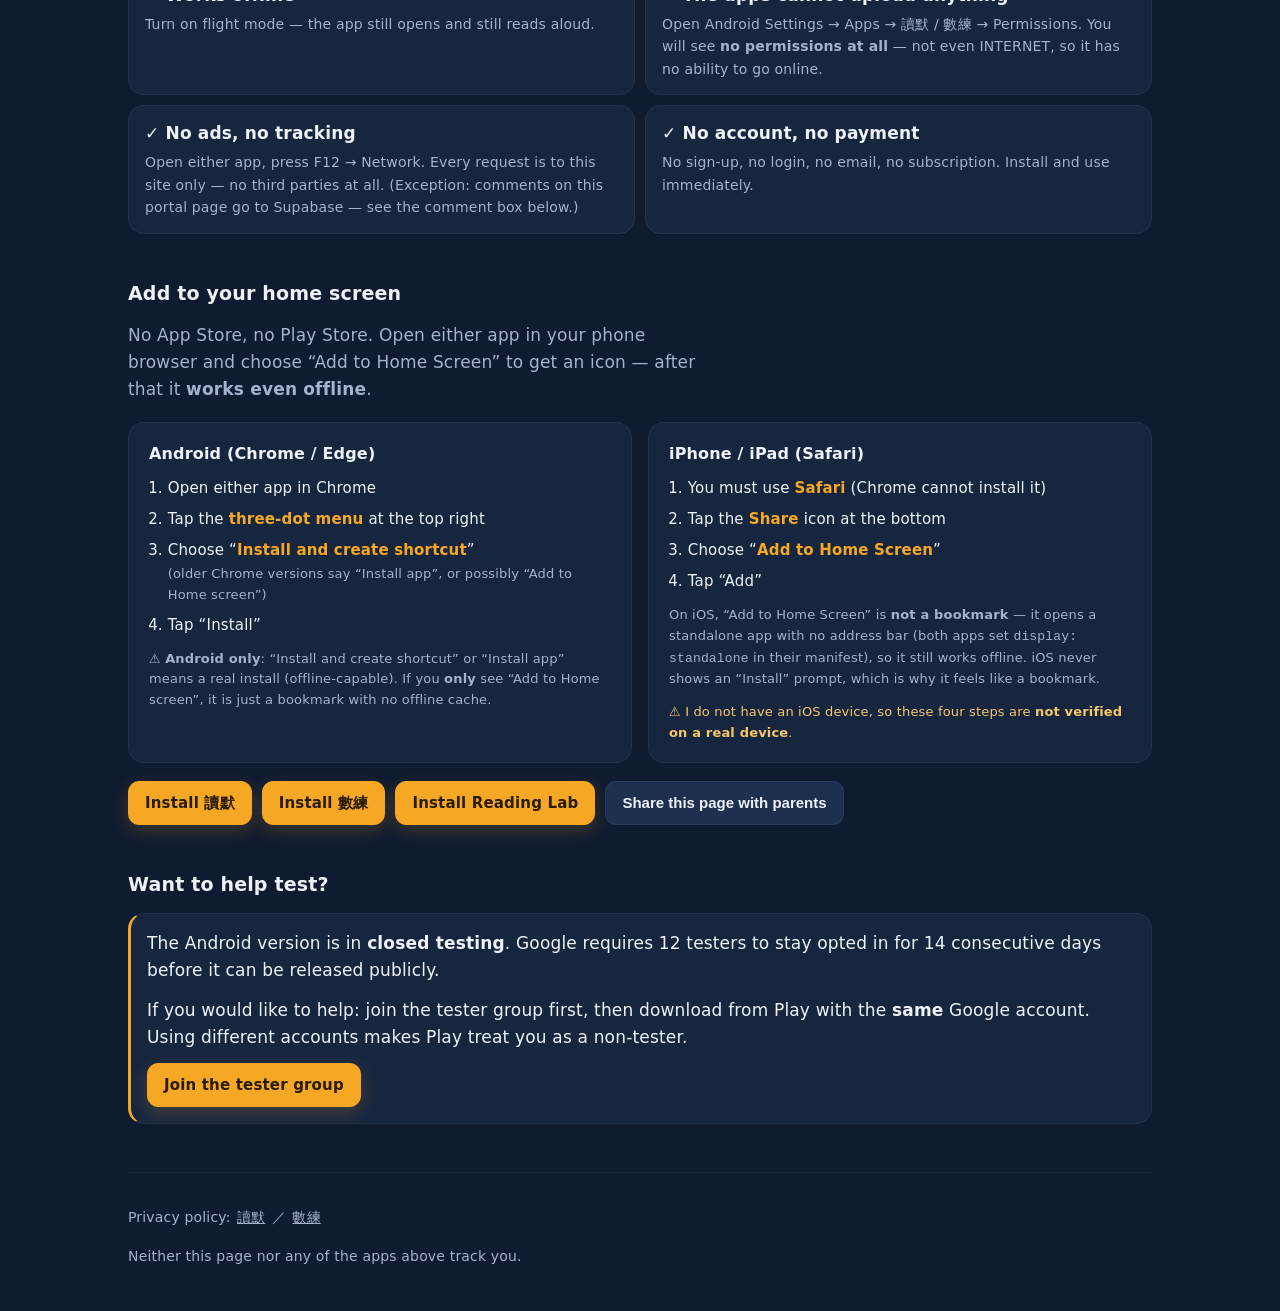
==== commit e26c84eb: "Update hub landing page" ====
--- a/index.html
+++ b/index.html
@@ -762,8 +762,8 @@
           ],
 
           'wl.tag': [
-            '小學 1–6 年級中英生字',
-            '小學 1–6 年級中英生字',
+            '小學 1–6 年級英文生字（5,000）',
+            '小學 1–6 年級英文生字（5,000）',
             'Primary 1–6 bilingual vocabulary',
           ],
           'wl.desc': [
